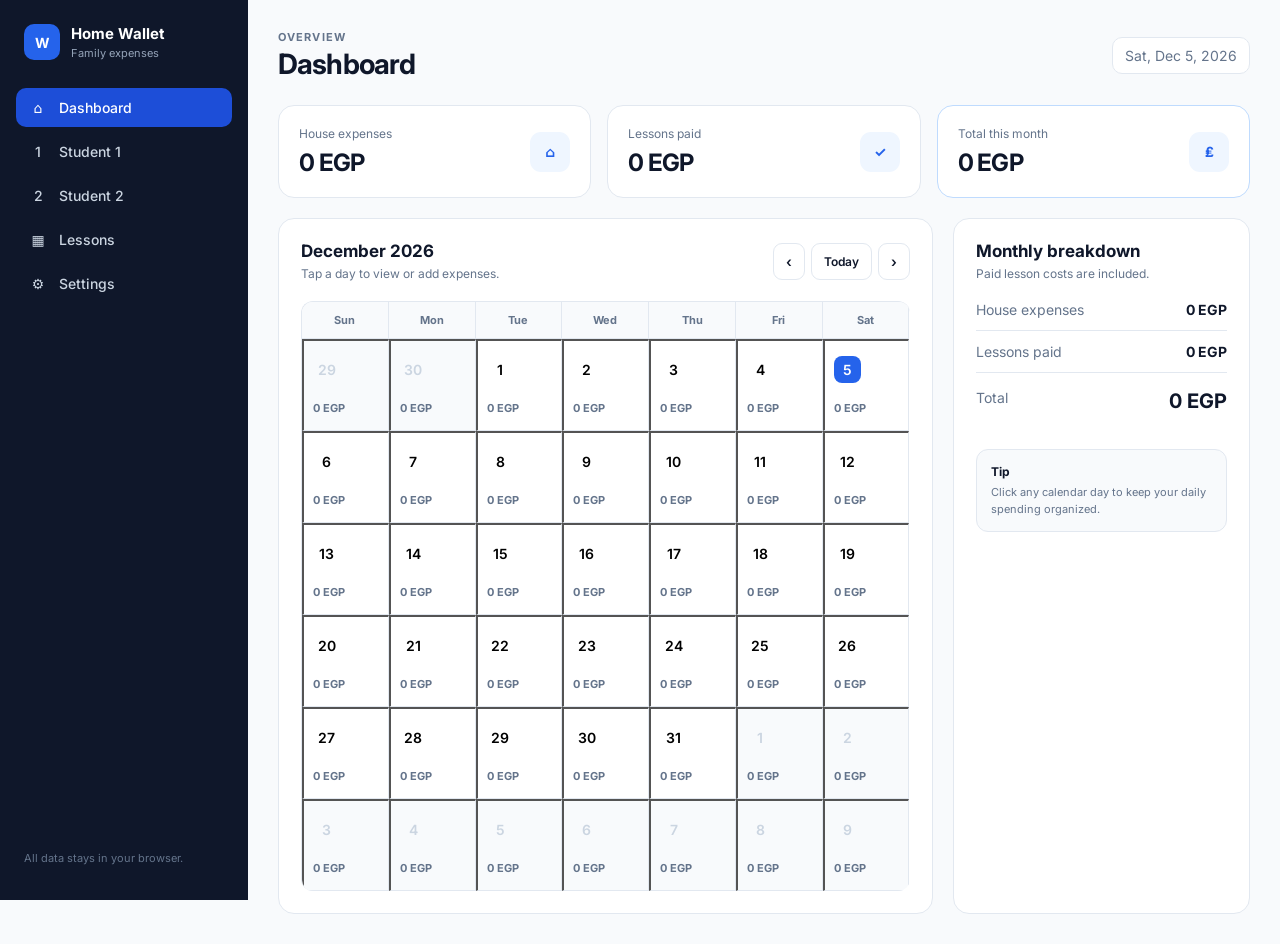
==== index.html @ 02c3bf03 "first commit" ====
<!DOCTYPE html>
<html lang="en">
<head>
  <meta charset="UTF-8">
  <meta name="viewport" content="width=device-width, initial-scale=1.0">
  <meta name="theme-color" content="#2563EB">
  <title>Home Wallet — Dashboard</title>
  <link rel="preconnect" href="https://fonts.googleapis.com">
  <link rel="preconnect" href="https://fonts.gstatic.com" crossorigin>
  <link href="https://fonts.googleapis.com/css2?family=Inter:wght@400;500;600;700&display=swap" rel="stylesheet">
  <link rel="stylesheet" href="css/style.css">
</head>
<body data-page="dashboard">
<div class="app-shell">
  <aside class="sidebar" id="sidebar">
    <div class="brand"><div class="brand-mark">W</div><div><strong>Home Wallet</strong><span>Family expenses</span></div></div>
    <nav class="nav">
      <a class="nav-link active" href="index.html"><span>⌂</span>Dashboard</a>
      <a class="nav-link" href="student1.html"><span>1</span><span data-student-label="student1">Student 1</span></a>
      <a class="nav-link" href="student2.html"><span>2</span><span data-student-label="student2">Student 2</span></a>
      <a class="nav-link" href="lessons-settings.html"><span>▦</span>Lessons</a>
      <a class="nav-link" href="settings.html"><span>⚙</span>Settings</a>
    </nav>
    <div class="sidebar-footer">All data stays in your browser.</div>
  </aside>
  <main class="main">
    <header class="topbar"><button class="icon-btn mobile-menu" id="menuBtn">☰</button><div><p class="eyebrow">Overview</p><h1>Dashboard</h1></div><div class="topbar-actions"><span class="date-pill" id="todayPill"></span></div></header>
    <section class="summary-grid">
      <article class="stat-card"><div><span>House expenses</span><strong id="houseTotal">0 EGP</strong></div><div class="stat-icon">⌂</div></article>
      <article class="stat-card"><div><span>Lessons paid</span><strong id="lessonsTotal">0 EGP</strong></div><div class="stat-icon">✓</div></article>
      <article class="stat-card accent"><div><span>Total this month</span><strong id="monthlyTotal">0 EGP</strong></div><div class="stat-icon">₤</div></article>
    </section>
    <section class="content-grid">
      <article class="card calendar-card">
        <div class="card-head">
          <div><h2 id="monthTitle"></h2><p>Tap a day to view or add expenses.</p></div>
          <div class="calendar-controls"><button class="btn btn-ghost" id="prevMonth">‹</button><button class="btn btn-ghost today-btn" id="todayBtn">Today</button><button class="btn btn-ghost" id="nextMonth">›</button></div>
        </div>
        <div class="calendar" id="calendar"></div>
      </article>
      <article class="card month-card">
        <div class="card-head"><div><h2>Monthly breakdown</h2><p>Paid lesson costs are included.</p></div></div>
        <div id="monthBreakdown" class="breakdown"></div>
        <div class="tip"><strong>Tip</strong><span>Click any calendar day to keep your daily spending organized.</span></div>
      </article>
    </section>
  </main>
</div>
<div class="overlay" id="overlay"></div>
<div class="drawer" id="expenseDrawer" aria-hidden="true">
  <div class="drawer-head"><div><p class="eyebrow">Daily expenses</p><h2 id="drawerDate"></h2></div><button class="icon-btn" id="closeDrawer">×</button></div>
  <div class="drawer-body">
    <div id="expenseList" class="expense-list"></div>
    <div class="drawer-total"><span>Day total</span><strong id="dayTotal">0 EGP</strong></div>
    <form id="expenseForm" class="form-card">
      <input type="hidden" id="expenseId">
      <div class="form-title" id="formTitle">Add expense</div>
      <label>Title<input id="expenseTitle" required maxlength="80" placeholder="e.g. Groceries"></label>
      <label>Amount<input id="expenseAmount" required type="number" min="0.01" step="0.01" placeholder="0.00"></label>
      <div class="form-actions"><button type="button" class="btn btn-ghost" id="cancelEdit">Cancel</button><button class="btn btn-primary">Save expense</button></div>
    </form>
  </div>
</div>
<div class="toast" id="toast"></div>
<script src="js/app.js"></script><script src="js/dashboard.js"></script>
</body>
</html>
---- css/style.css ----
:root{--primary:#2563eb;--primary-dark:#1d4ed8;--bg:#f8fafc;--surface:#fff;--text:#0f172a;--muted:#64748b;--border:#e2e8f0;--success:#16a34a;--danger:#dc2626;--warning:#d97706;--sidebar:#0f172a;--sidebar-muted:#94a3b8;--radius:16px}
*{box-sizing:border-box}body{margin:0;font-family:Inter,system-ui,sans-serif;background:var(--bg);color:var(--text);font-size:14px}button,input,select{font:inherit}button{cursor:pointer}a{text-decoration:none;color:inherit}
.app-shell{min-height:100vh;display:flex}.sidebar{width:248px;background:var(--sidebar);color:#fff;position:fixed;inset:0 auto 0 0;padding:24px 16px;display:flex;flex-direction:column;z-index:20}.brand{display:flex;align-items:center;gap:11px;padding:0 8px 28px}.brand-mark{width:36px;height:36px;border-radius:10px;background:var(--primary);display:grid;place-items:center;font-weight:700}.brand strong{display:block;font-size:15px}.brand span{display:block;color:var(--sidebar-muted);font-size:11px;margin-top:3px}.nav{display:grid;gap:5px}.nav-link{display:flex;align-items:center;gap:11px;padding:11px 12px;border-radius:10px;color:#cbd5e1;font-weight:500}.nav-link span:first-child{width:20px;text-align:center}.nav-link:hover{background:#1e293b;color:#fff}.nav-link.active{background:#1d4ed8;color:#fff}.sidebar-footer{margin-top:auto;color:#64748b;font-size:11px;padding:10px 8px;line-height:1.5}
.main{margin-left:248px;width:calc(100% - 248px);padding:30px;max-width:1600px}.topbar{display:flex;justify-content:space-between;align-items:center;margin-bottom:24px}.topbar h1{font-size:28px;margin:3px 0 0;letter-spacing:-.03em}.eyebrow{margin:0;color:var(--muted);font-size:11px;text-transform:uppercase;letter-spacing:.1em;font-weight:700}.date-pill{padding:9px 12px;background:var(--surface);border:1px solid var(--border);border-radius:10px;color:var(--muted)}
.summary-grid{display:grid;grid-template-columns:repeat(3,1fr);gap:16px;margin-bottom:20px}.stat-card{background:var(--surface);border:1px solid var(--border);border-radius:var(--radius);padding:20px;display:flex;align-items:center;justify-content:space-between}.stat-card span{display:block;color:var(--muted);font-size:12px;margin-bottom:7px}.stat-card strong{font-size:24px;letter-spacing:-.03em}.stat-card.accent{border-color:#bfdbfe}.stat-icon{width:40px;height:40px;border-radius:11px;background:#eff6ff;color:var(--primary);display:grid;place-items:center;font-weight:700}.content-grid{display:grid;grid-template-columns:minmax(0,1.65fr) minmax(280px,.75fr);gap:20px}.card{background:var(--surface);border:1px solid var(--border);border-radius:var(--radius);padding:22px}.card-head{display:flex;align-items:center;justify-content:space-between;gap:15px;margin-bottom:20px}.card-head h2{font-size:17px;margin:0 0 5px}.card-head p{margin:0;color:var(--muted);font-size:12px}
.calendar-controls{display:flex;gap:6px}.btn{border:1px solid var(--border);background:var(--surface);color:var(--text);border-radius:9px;padding:9px 12px;font-weight:600}.btn:hover{background:#f1f5f9}.btn-primary{background:var(--primary);border-color:var(--primary);color:#fff}.btn-primary:hover{background:var(--primary-dark)}.btn-danger{background:#fff;border-color:#fecaca;color:var(--danger)}.btn-danger:hover{background:#fef2f2}.btn-ghost{background:transparent}.today-btn{font-size:12px}
.calendar{display:grid;grid-template-columns:repeat(7,1fr);border:1px solid var(--border);border-right:0;border-bottom:0;border-radius:12px;overflow:hidden}.weekday{background:#f8fafc;color:var(--muted);font-size:11px;font-weight:700;padding:11px 8px;text-align:center;border-right:1px solid var(--border);border-bottom:1px solid var(--border)}.day{min-height:92px;padding:9px;border-right:1px solid var(--border);border-bottom:1px solid var(--border);background:#fff;text-align:left;transition:background .15s}.day:hover{background:#f8fafc}.day.muted{background:#f8fafc;color:#cbd5e1}.day.today .day-number{background:var(--primary);color:#fff}.day-number{display:inline-grid;place-items:center;width:27px;height:27px;border-radius:8px;font-weight:600}.day-total{margin-top:18px;font-size:11px;font-weight:700;color:var(--muted)}.day.has-expenses .day-total{color:var(--primary)}
.breakdown{display:grid;gap:12px}.break-row{display:flex;justify-content:space-between;padding-bottom:12px;border-bottom:1px solid var(--border)}.break-row span{color:var(--muted)}.break-row strong{font-size:14px}.break-row.total{padding-top:4px;border-bottom:0}.break-row.total strong{font-size:20px}.tip{margin-top:24px;background:#f8fafc;border:1px solid var(--border);border-radius:12px;padding:14px;display:grid;gap:5px}.tip strong{font-size:12px}.tip span{color:var(--muted);font-size:11px;line-height:1.5}
.overlay{position:fixed;inset:0;background:rgba(15,23,42,.35);opacity:0;pointer-events:none;transition:.2s;z-index:30}.overlay.show{opacity:1;pointer-events:auto}.drawer{position:fixed;right:0;top:0;height:100vh;width:min(470px,100%);background:var(--surface);z-index:31;transform:translateX(100%);transition:.25s;display:flex;flex-direction:column}.drawer.open{transform:none}.drawer-head{padding:22px;border-bottom:1px solid var(--border);display:flex;justify-content:space-between}.drawer-head h2{margin:4px 0 0;font-size:20px}.drawer-body{padding:20px;overflow:auto}.icon-btn{border:1px solid var(--border);background:var(--surface);border-radius:9px;width:38px;height:38px;font-size:18px;color:var(--text)}.mobile-menu{display:none}.expense-list{display:grid;gap:9px}.expense-item{border:1px solid var(--border);border-radius:12px;padding:12px;display:flex;align-items:center;justify-content:space-between;gap:10px}.expense-item .expense-info{min-width:0}.expense-item strong{display:block;white-space:nowrap;overflow:hidden;text-overflow:ellipsis}.expense-item small{color:var(--muted)}.expense-actions{display:flex;gap:5px}.mini-btn{border:0;background:#f1f5f9;border-radius:7px;padding:6px 8px;font-size:11px}.mini-btn.delete{color:var(--danger);background:#fef2f2}.drawer-total{display:flex;justify-content:space-between;padding:17px 0;margin:5px 0 15px;border-bottom:1px solid var(--border);border-top:1px solid var(--border)}.drawer-total strong{font-size:18px}.form-card{background:#f8fafc;border:1px solid var(--border);border-radius:12px;padding:15px}.form-title{font-weight:700;margin-bottom:13px}.form-card label,.settings-form label{display:grid;gap:6px;font-size:12px;font-weight:600;margin-bottom:12px}.form-card input,.settings-form input,.select{width:100%;border:1px solid var(--border);background:var(--surface);color:var(--text);border-radius:9px;padding:10px 11px;outline:0}.form-card input:focus,.settings-form input:focus,.select:focus{border-color:#93c5fd}.form-actions{display:flex;justify-content:flex-end;gap:8px;margin-top:13px}.toast{position:fixed;bottom:22px;left:50%;transform:translate(-50%,20px);opacity:0;background:#0f172a;color:#fff;padding:10px 14px;border-radius:9px;font-size:12px;z-index:100;transition:.2s;pointer-events:none}.toast.show{opacity:1;transform:translate(-50%,0)}
.student-summary{display:grid;grid-template-columns:repeat(3,1fr);gap:12px;margin-bottom:22px}.student-summary>div{background:#f8fafc;border:1px solid var(--border);padding:15px;border-radius:12px}.student-summary span{display:block;color:var(--muted);font-size:11px;margin-bottom:5px}.student-summary strong{font-size:19px}.lesson-table{border:1px solid var(--border);border-radius:12px;overflow:hidden}.lesson-row{display:grid;grid-template-columns:1fr 120px 140px;align-items:center;padding:14px 16px;border-bottom:1px solid var(--border);gap:12px}.lesson-row:last-child{border-bottom:0}.lesson-row.header{background:#f8fafc;color:var(--muted);font-size:11px;font-weight:700}.lesson-name strong{display:block}.lesson-name span{color:var(--muted);font-size:11px}.status-btn{border:1px solid #fecaca;background:#fff;color:var(--danger);padding:8px 10px;border-radius:8px;font-size:11px;font-weight:700}.status-btn.paid{border-color:#bbf7d0;background:#f0fdf4;color:var(--success)}.empty{padding:30px;text-align:center;color:var(--muted);font-size:12px}
.settings-grid{display:grid;grid-template-columns:repeat(2,minmax(0,1fr));gap:20px}.settings-grid .danger-card{grid-column:1/-1}.settings-form{max-width:500px}.setting-row{display:flex;justify-content:space-between;align-items:center;padding:10px 0}.setting-row strong{display:block}.setting-row span{display:block;color:var(--muted);font-size:11px;margin-top:4px}.switch input{display:none}.switch span{display:block;width:46px;height:26px;background:#cbd5e1;border-radius:20px;position:relative;cursor:pointer}.switch span:after{content:"";position:absolute;width:20px;height:20px;background:#fff;border-radius:50%;left:3px;top:3px;transition:.2s}.switch input:checked+span{background:var(--primary)}.switch input:checked+span:after{left:23px}.lesson-setting{border:1px solid var(--border);border-radius:11px;padding:12px;margin-bottom:9px;display:flex;align-items:center;justify-content:space-between;gap:12px}.lesson-setting strong{display:block}.lesson-setting small{color:var(--muted)}.lesson-setting-actions{display:flex;gap:5px}
.dark{--bg:#0b1220;--surface:#111827;--text:#f1f5f9;--muted:#94a3b8;--border:#263244}.dark .weekday,.dark .day,.dark .tip,.dark .student-summary>div,.dark .lesson-row.header,.dark .form-card{background:#0f172a}.dark .day.muted{background:#0b1220}.dark .btn:hover{background:#1e293b}.dark .btn-danger{background:transparent}.dark .stat-icon{background:#172554}
@media(max-width:1000px){.content-grid{grid-template-columns:1fr}.settings-grid{grid-template-columns:1fr}.settings-grid .danger-card{grid-column:auto}}
@media(max-width:760px){.sidebar{transform:translateX(-100%);transition:.2s}.sidebar.open{transform:none}.main{margin-left:0;width:100%;padding:20px 14px}.mobile-menu{display:block}.topbar{gap:10px}.topbar>div:nth-child(2){margin-right:auto}.summary-grid{grid-template-columns:1fr}.stat-card{padding:16px}.calendar-card,.month-card,.card{padding:16px}.calendar-controls .today-btn{display:none}.day{min-height:70px;padding:6px}.day-total{margin-top:9px;font-size:10px}.day-number{width:25px;height:25px}.lesson-row{grid-template-columns:1fr auto;}.lesson-row.header{display:none}.lesson-row .amount{font-weight:700}.lesson-row .status{grid-column:2}.student-summary{grid-template-columns:1fr 1fr}.student-summary>div:last-child{grid-column:1/-1}.topbar h1{font-size:23px}}
@media(max-width:430px){.weekday{padding:8px 2px;font-size:9px}.day{min-height:64px}.day-total{font-size:9px}.student-summary{grid-template-columns:1fr}.student-summary>div:last-child{grid-column:auto}.drawer{width:100%}}
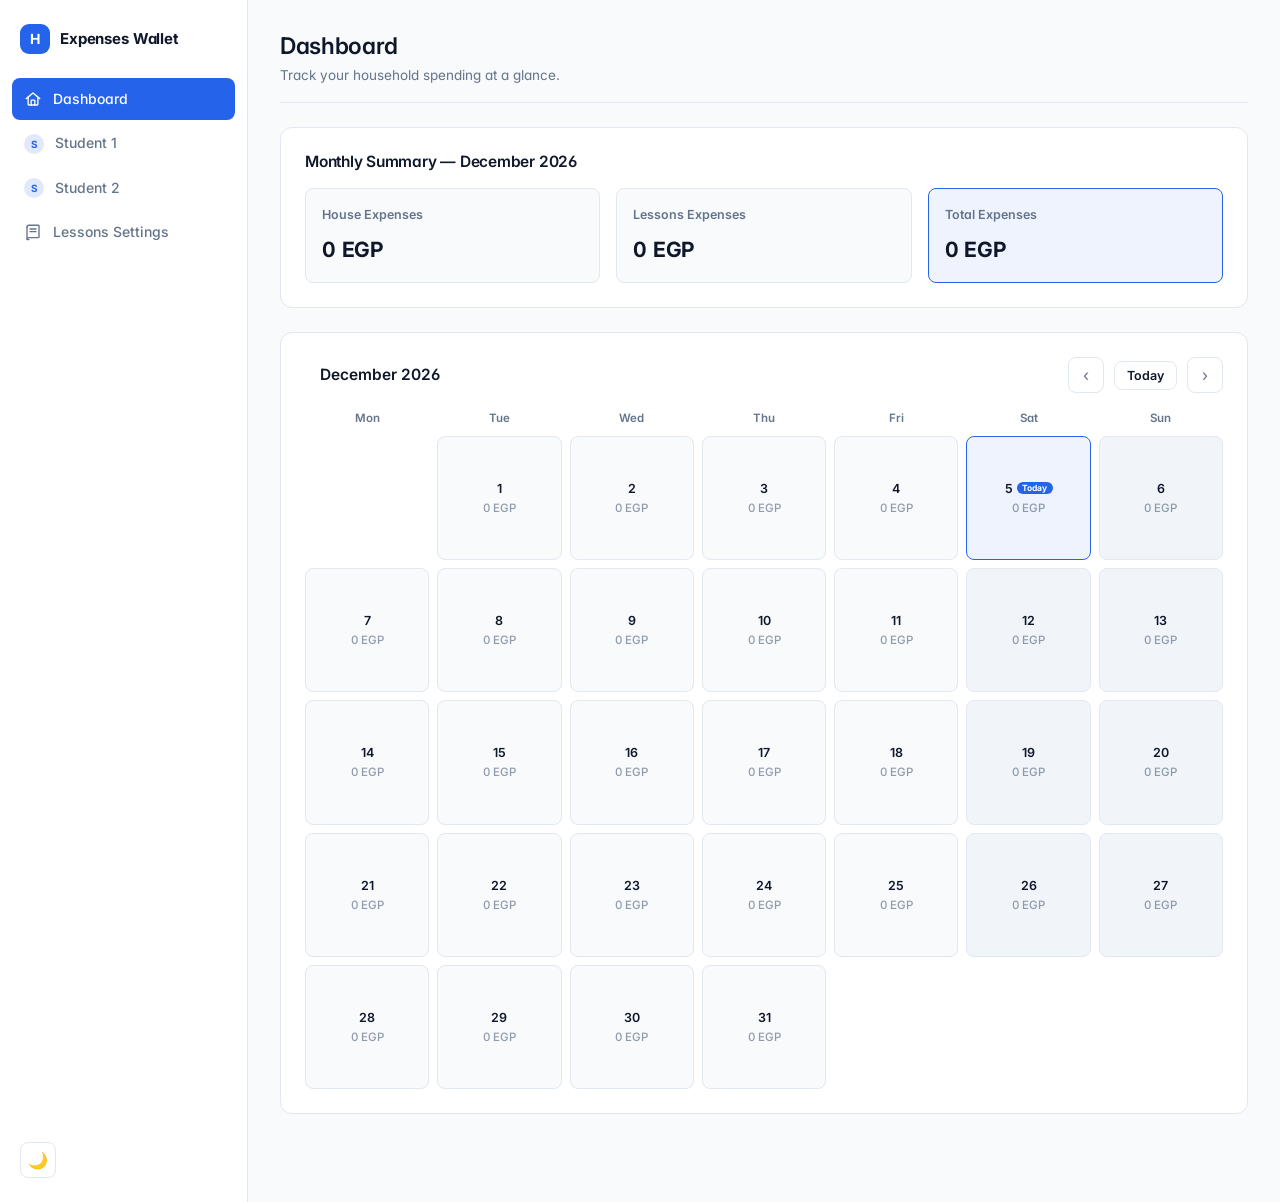
==== commit 21bc9a20: "second commit" ====
--- a/index.html
+++ b/index.html
@@ -1,67 +1,140 @@
 <!DOCTYPE html>
 <html lang="en">
 <head>
-  <meta charset="UTF-8">
-  <meta name="viewport" content="width=device-width, initial-scale=1.0">
-  <meta name="theme-color" content="#2563EB">
-  <title>Home Wallet — Dashboard</title>
-  <link rel="preconnect" href="https://fonts.googleapis.com">
-  <link rel="preconnect" href="https://fonts.gstatic.com" crossorigin>
-  <link href="https://fonts.googleapis.com/css2?family=Inter:wght@400;500;600;700&display=swap" rel="stylesheet">
-  <link rel="stylesheet" href="css/style.css">
+  <meta charset="UTF-8" />
+  <meta name="viewport" content="width=device-width, initial-scale=1.0" />
+  <title>Dashboard · Home Expenses Wallet</title>
+  <link rel="preconnect" href="https://fonts.googleapis.com" />
+  <link rel="preconnect" href="https://fonts.gstatic.com" crossorigin />
+  <link href="https://fonts.googleapis.com/css2?family=Inter:wght@400;500;600;700&display=swap" rel="stylesheet" />
+  <link rel="stylesheet" href="css/style.css" />
+  <link rel="stylesheet" href="css/responsive.css" />
 </head>
-<body data-page="dashboard">
-<div class="app-shell">
-  <aside class="sidebar" id="sidebar">
-    <div class="brand"><div class="brand-mark">W</div><div><strong>Home Wallet</strong><span>Family expenses</span></div></div>
-    <nav class="nav">
-      <a class="nav-link active" href="index.html"><span>⌂</span>Dashboard</a>
-      <a class="nav-link" href="student1.html"><span>1</span><span data-student-label="student1">Student 1</span></a>
-      <a class="nav-link" href="student2.html"><span>2</span><span data-student-label="student2">Student 2</span></a>
-      <a class="nav-link" href="lessons-settings.html"><span>▦</span>Lessons</a>
-      <a class="nav-link" href="settings.html"><span>⚙</span>Settings</a>
+<body>
+  <div class="app-shell">
+    <nav class="sidebar" aria-label="Main navigation">
+      <div class="brand">
+        <span class="brand-mark" aria-hidden="true">H</span>
+        <span class="brand-name">Expenses Wallet</span>
+      </div>
+      <ul class="nav-list" role="list" style="list-style:none; margin:0; padding:0;">
+        <li><a class="nav-link" href="index.html">
+          <span class="nav-icon" aria-hidden="true">
+            <svg viewBox="0 0 24 24" fill="none" stroke-width="1.8" stroke-linecap="round" stroke-linejoin="round"><path d="M3 11.5 12 4l9 7.5"/><path d="M5.5 10v9a1 1 0 0 0 1 1h11a1 1 0 0 0 1-1v-9"/><path d="M9.5 20v-5.5a1 1 0 0 1 1-1h3a1 1 0 0 1 1 1V20"/></svg>
+          </span>
+          <span class="nav-label">Dashboard</span>
+        </a></li>
+        <li><a class="nav-link" href="student1.html">
+          <span class="nav-avatar" id="navStudent1Avatar" aria-hidden="true">S</span>
+          <span class="nav-label" id="navStudent1Label">Student 1</span>
+        </a></li>
+        <li><a class="nav-link" href="student2.html">
+          <span class="nav-avatar" id="navStudent2Avatar" aria-hidden="true">S</span>
+          <span class="nav-label" id="navStudent2Label">Student 2</span>
+        </a></li>
+        <li><a class="nav-link" href="lessons-settings.html">
+          <span class="nav-icon" aria-hidden="true">
+            <svg viewBox="0 0 24 24" fill="none" stroke-width="1.8" stroke-linecap="round" stroke-linejoin="round"><path d="M4 5.5A2.5 2.5 0 0 1 6.5 3H19a1 1 0 0 1 1 1v14.5a1 1 0 0 1-1 1H6.5A2.5 2.5 0 0 0 4 22"/><path d="M4 5.5v14A2.5 2.5 0 0 0 6.5 22"/><path d="M8 8h8M8 11.5h8"/></svg>
+          </span>
+          <span class="nav-label">Lessons Settings</span>
+        </a></li>
+      </ul>
+      <div class="sidebar-footer">
+        <button type="button" id="themeToggle" class="icon-btn" aria-label="Switch to dark mode">🌙</button>
+      </div>
     </nav>
-    <div class="sidebar-footer">All data stays in your browser.</div>
+
+    <main class="main-content">
+      <div class="page-header">
+        <div>
+          <h1>Dashboard</h1>
+          <p class="page-subtitle">Track your household spending at a glance.</p>
+        </div>
+      </div>
+
+      <section class="panel" aria-label="Monthly summary">
+        <div class="panel-header">
+          <h2>Monthly Summary — <span id="summaryMonthLabel"></span></h2>
+        </div>
+        <div class="summary-grid">
+          <div class="summary-item">
+            <span class="summary-label">House Expenses</span>
+            <span class="summary-value" id="summaryHouse">0</span>
+          </div>
+          <div class="summary-item">
+            <span class="summary-label">Lessons Expenses</span>
+            <span class="summary-value" id="summaryLessons">0</span>
+          </div>
+          <div class="summary-item summary-item-total">
+            <span class="summary-label">Total Expenses</span>
+            <span class="summary-value" id="summaryTotal">0</span>
+          </div>
+        </div>
+      </section>
+
+      <section class="panel" aria-label="Calendar">
+        <div class="panel-header">
+          <span class="calendar-month-label" id="calendarMonthLabel"></span>
+          <div class="calendar-nav">
+            <button type="button" id="prevMonthBtn" class="icon-btn" aria-label="Previous month">‹</button>
+            <button type="button" id="todayMonthBtn" class="btn btn-ghost btn-small">Today</button>
+            <button type="button" id="nextMonthBtn" class="icon-btn" aria-label="Next month">›</button>
+          </div>
+        </div>
+        <div class="calendar-weekdays" aria-hidden="true">
+          <span>Mon</span><span>Tue</span><span>Wed</span><span>Thu</span><span>Fri</span><span>Sat</span><span>Sun</span>
+        </div>
+        <div class="calendar-grid" id="calendarGrid" role="group" aria-label="Days of the month"></div>
+      </section>
+    </main>
+  </div>
+
+  <!-- Day expense drawer -->
+  <div id="drawerOverlay" class="drawer-overlay"></div>
+  <aside id="expenseDrawer" class="drawer" aria-hidden="true" aria-label="Day expenses">
+    <div class="drawer-header">
+      <h2 id="drawerDate"></h2>
+      <button type="button" id="drawerClose" class="icon-btn" aria-label="Close">✕</button>
+    </div>
+    <div id="drawerList" class="drawer-list"></div>
+    <div class="drawer-total">
+      <span>Total</span>
+      <strong id="drawerTotal">0</strong>
+    </div>
+    <form id="expenseForm" class="expense-form" novalidate>
+      <div class="form-row">
+        <label for="expenseTitle">Title</label>
+        <input id="expenseTitle" type="text" placeholder="e.g. Groceries" />
+        <span class="field-error" id="titleError"></span>
+      </div>
+      <div class="form-row">
+        <label for="expenseAmount">Amount</label>
+        <input id="expenseAmount" type="number" min="0" step="0.01" placeholder="0" />
+        <span class="field-error" id="amountError"></span>
+      </div>
+      <div class="form-actions">
+        <button type="button" id="cancelEditBtn" class="btn btn-ghost hidden">Cancel</button>
+        <button type="submit" class="btn btn-primary" id="submitExpenseBtn">+ Add Expense</button>
+      </div>
+    </form>
   </aside>
-  <main class="main">
-    <header class="topbar"><button class="icon-btn mobile-menu" id="menuBtn">☰</button><div><p class="eyebrow">Overview</p><h1>Dashboard</h1></div><div class="topbar-actions"><span class="date-pill" id="todayPill"></span></div></header>
-    <section class="summary-grid">
-      <article class="stat-card"><div><span>House expenses</span><strong id="houseTotal">0 EGP</strong></div><div class="stat-icon">⌂</div></article>
-      <article class="stat-card"><div><span>Lessons paid</span><strong id="lessonsTotal">0 EGP</strong></div><div class="stat-icon">✓</div></article>
-      <article class="stat-card accent"><div><span>Total this month</span><strong id="monthlyTotal">0 EGP</strong></div><div class="stat-icon">₤</div></article>
-    </section>
-    <section class="content-grid">
-      <article class="card calendar-card">
-        <div class="card-head">
-          <div><h2 id="monthTitle"></h2><p>Tap a day to view or add expenses.</p></div>
-          <div class="calendar-controls"><button class="btn btn-ghost" id="prevMonth">‹</button><button class="btn btn-ghost today-btn" id="todayBtn">Today</button><button class="btn btn-ghost" id="nextMonth">›</button></div>
-        </div>
-        <div class="calendar" id="calendar"></div>
-      </article>
-      <article class="card month-card">
-        <div class="card-head"><div><h2>Monthly breakdown</h2><p>Paid lesson costs are included.</p></div></div>
-        <div id="monthBreakdown" class="breakdown"></div>
-        <div class="tip"><strong>Tip</strong><span>Click any calendar day to keep your daily spending organized.</span></div>
-      </article>
-    </section>
-  </main>
-</div>
-<div class="overlay" id="overlay"></div>
-<div class="drawer" id="expenseDrawer" aria-hidden="true">
-  <div class="drawer-head"><div><p class="eyebrow">Daily expenses</p><h2 id="drawerDate"></h2></div><button class="icon-btn" id="closeDrawer">×</button></div>
-  <div class="drawer-body">
-    <div id="expenseList" class="expense-list"></div>
-    <div class="drawer-total"><span>Day total</span><strong id="dayTotal">0 EGP</strong></div>
-    <form id="expenseForm" class="form-card">
-      <input type="hidden" id="expenseId">
-      <div class="form-title" id="formTitle">Add expense</div>
-      <label>Title<input id="expenseTitle" required maxlength="80" placeholder="e.g. Groceries"></label>
-      <label>Amount<input id="expenseAmount" required type="number" min="0.01" step="0.01" placeholder="0.00"></label>
-      <div class="form-actions"><button type="button" class="btn btn-ghost" id="cancelEdit">Cancel</button><button class="btn btn-primary">Save expense</button></div>
-    </form>
-  </div>
-</div>
-<div class="toast" id="toast"></div>
-<script src="js/app.js"></script><script src="js/dashboard.js"></script>
+
+  <script src="js/storage.js"></script>
+  <script src="js/utils.js"></script>
+  <script src="js/expenses.js"></script>
+  <script src="js/calendar.js"></script>
+  <script src="js/dashboard.js"></script>
+  <script src="js/app.js"></script>
+  <script>
+    document.addEventListener('DOMContentLoaded', () => {
+      document.getElementById('navStudent1Label').textContent = Storage.getStudentName('student1');
+      document.getElementById('navStudent2Label').textContent = Storage.getStudentName('student2');
+      document.getElementById('navStudent1Avatar').textContent = Storage.getStudentName('student1').charAt(0).toUpperCase();
+      document.getElementById('navStudent2Avatar').textContent = Storage.getStudentName('student2').charAt(0).toUpperCase();
+      Expenses.init();
+      Dashboard.init();
+      Calendar.init();
+    });
+  </script>
 </body>
-</html>+</html>
--- a/css/style.css
+++ b/css/style.css
@@ -1,15 +1,1040 @@
-:root{--primary:#2563eb;--primary-dark:#1d4ed8;--bg:#f8fafc;--surface:#fff;--text:#0f172a;--muted:#64748b;--border:#e2e8f0;--success:#16a34a;--danger:#dc2626;--warning:#d97706;--sidebar:#0f172a;--sidebar-muted:#94a3b8;--radius:16px}
-*{box-sizing:border-box}body{margin:0;font-family:Inter,system-ui,sans-serif;background:var(--bg);color:var(--text);font-size:14px}button,input,select{font:inherit}button{cursor:pointer}a{text-decoration:none;color:inherit}
-.app-shell{min-height:100vh;display:flex}.sidebar{width:248px;background:var(--sidebar);color:#fff;position:fixed;inset:0 auto 0 0;padding:24px 16px;display:flex;flex-direction:column;z-index:20}.brand{display:flex;align-items:center;gap:11px;padding:0 8px 28px}.brand-mark{width:36px;height:36px;border-radius:10px;background:var(--primary);display:grid;place-items:center;font-weight:700}.brand strong{display:block;font-size:15px}.brand span{display:block;color:var(--sidebar-muted);font-size:11px;margin-top:3px}.nav{display:grid;gap:5px}.nav-link{display:flex;align-items:center;gap:11px;padding:11px 12px;border-radius:10px;color:#cbd5e1;font-weight:500}.nav-link span:first-child{width:20px;text-align:center}.nav-link:hover{background:#1e293b;color:#fff}.nav-link.active{background:#1d4ed8;color:#fff}.sidebar-footer{margin-top:auto;color:#64748b;font-size:11px;padding:10px 8px;line-height:1.5}
-.main{margin-left:248px;width:calc(100% - 248px);padding:30px;max-width:1600px}.topbar{display:flex;justify-content:space-between;align-items:center;margin-bottom:24px}.topbar h1{font-size:28px;margin:3px 0 0;letter-spacing:-.03em}.eyebrow{margin:0;color:var(--muted);font-size:11px;text-transform:uppercase;letter-spacing:.1em;font-weight:700}.date-pill{padding:9px 12px;background:var(--surface);border:1px solid var(--border);border-radius:10px;color:var(--muted)}
-.summary-grid{display:grid;grid-template-columns:repeat(3,1fr);gap:16px;margin-bottom:20px}.stat-card{background:var(--surface);border:1px solid var(--border);border-radius:var(--radius);padding:20px;display:flex;align-items:center;justify-content:space-between}.stat-card span{display:block;color:var(--muted);font-size:12px;margin-bottom:7px}.stat-card strong{font-size:24px;letter-spacing:-.03em}.stat-card.accent{border-color:#bfdbfe}.stat-icon{width:40px;height:40px;border-radius:11px;background:#eff6ff;color:var(--primary);display:grid;place-items:center;font-weight:700}.content-grid{display:grid;grid-template-columns:minmax(0,1.65fr) minmax(280px,.75fr);gap:20px}.card{background:var(--surface);border:1px solid var(--border);border-radius:var(--radius);padding:22px}.card-head{display:flex;align-items:center;justify-content:space-between;gap:15px;margin-bottom:20px}.card-head h2{font-size:17px;margin:0 0 5px}.card-head p{margin:0;color:var(--muted);font-size:12px}
-.calendar-controls{display:flex;gap:6px}.btn{border:1px solid var(--border);background:var(--surface);color:var(--text);border-radius:9px;padding:9px 12px;font-weight:600}.btn:hover{background:#f1f5f9}.btn-primary{background:var(--primary);border-color:var(--primary);color:#fff}.btn-primary:hover{background:var(--primary-dark)}.btn-danger{background:#fff;border-color:#fecaca;color:var(--danger)}.btn-danger:hover{background:#fef2f2}.btn-ghost{background:transparent}.today-btn{font-size:12px}
-.calendar{display:grid;grid-template-columns:repeat(7,1fr);border:1px solid var(--border);border-right:0;border-bottom:0;border-radius:12px;overflow:hidden}.weekday{background:#f8fafc;color:var(--muted);font-size:11px;font-weight:700;padding:11px 8px;text-align:center;border-right:1px solid var(--border);border-bottom:1px solid var(--border)}.day{min-height:92px;padding:9px;border-right:1px solid var(--border);border-bottom:1px solid var(--border);background:#fff;text-align:left;transition:background .15s}.day:hover{background:#f8fafc}.day.muted{background:#f8fafc;color:#cbd5e1}.day.today .day-number{background:var(--primary);color:#fff}.day-number{display:inline-grid;place-items:center;width:27px;height:27px;border-radius:8px;font-weight:600}.day-total{margin-top:18px;font-size:11px;font-weight:700;color:var(--muted)}.day.has-expenses .day-total{color:var(--primary)}
-.breakdown{display:grid;gap:12px}.break-row{display:flex;justify-content:space-between;padding-bottom:12px;border-bottom:1px solid var(--border)}.break-row span{color:var(--muted)}.break-row strong{font-size:14px}.break-row.total{padding-top:4px;border-bottom:0}.break-row.total strong{font-size:20px}.tip{margin-top:24px;background:#f8fafc;border:1px solid var(--border);border-radius:12px;padding:14px;display:grid;gap:5px}.tip strong{font-size:12px}.tip span{color:var(--muted);font-size:11px;line-height:1.5}
-.overlay{position:fixed;inset:0;background:rgba(15,23,42,.35);opacity:0;pointer-events:none;transition:.2s;z-index:30}.overlay.show{opacity:1;pointer-events:auto}.drawer{position:fixed;right:0;top:0;height:100vh;width:min(470px,100%);background:var(--surface);z-index:31;transform:translateX(100%);transition:.25s;display:flex;flex-direction:column}.drawer.open{transform:none}.drawer-head{padding:22px;border-bottom:1px solid var(--border);display:flex;justify-content:space-between}.drawer-head h2{margin:4px 0 0;font-size:20px}.drawer-body{padding:20px;overflow:auto}.icon-btn{border:1px solid var(--border);background:var(--surface);border-radius:9px;width:38px;height:38px;font-size:18px;color:var(--text)}.mobile-menu{display:none}.expense-list{display:grid;gap:9px}.expense-item{border:1px solid var(--border);border-radius:12px;padding:12px;display:flex;align-items:center;justify-content:space-between;gap:10px}.expense-item .expense-info{min-width:0}.expense-item strong{display:block;white-space:nowrap;overflow:hidden;text-overflow:ellipsis}.expense-item small{color:var(--muted)}.expense-actions{display:flex;gap:5px}.mini-btn{border:0;background:#f1f5f9;border-radius:7px;padding:6px 8px;font-size:11px}.mini-btn.delete{color:var(--danger);background:#fef2f2}.drawer-total{display:flex;justify-content:space-between;padding:17px 0;margin:5px 0 15px;border-bottom:1px solid var(--border);border-top:1px solid var(--border)}.drawer-total strong{font-size:18px}.form-card{background:#f8fafc;border:1px solid var(--border);border-radius:12px;padding:15px}.form-title{font-weight:700;margin-bottom:13px}.form-card label,.settings-form label{display:grid;gap:6px;font-size:12px;font-weight:600;margin-bottom:12px}.form-card input,.settings-form input,.select{width:100%;border:1px solid var(--border);background:var(--surface);color:var(--text);border-radius:9px;padding:10px 11px;outline:0}.form-card input:focus,.settings-form input:focus,.select:focus{border-color:#93c5fd}.form-actions{display:flex;justify-content:flex-end;gap:8px;margin-top:13px}.toast{position:fixed;bottom:22px;left:50%;transform:translate(-50%,20px);opacity:0;background:#0f172a;color:#fff;padding:10px 14px;border-radius:9px;font-size:12px;z-index:100;transition:.2s;pointer-events:none}.toast.show{opacity:1;transform:translate(-50%,0)}
-.student-summary{display:grid;grid-template-columns:repeat(3,1fr);gap:12px;margin-bottom:22px}.student-summary>div{background:#f8fafc;border:1px solid var(--border);padding:15px;border-radius:12px}.student-summary span{display:block;color:var(--muted);font-size:11px;margin-bottom:5px}.student-summary strong{font-size:19px}.lesson-table{border:1px solid var(--border);border-radius:12px;overflow:hidden}.lesson-row{display:grid;grid-template-columns:1fr 120px 140px;align-items:center;padding:14px 16px;border-bottom:1px solid var(--border);gap:12px}.lesson-row:last-child{border-bottom:0}.lesson-row.header{background:#f8fafc;color:var(--muted);font-size:11px;font-weight:700}.lesson-name strong{display:block}.lesson-name span{color:var(--muted);font-size:11px}.status-btn{border:1px solid #fecaca;background:#fff;color:var(--danger);padding:8px 10px;border-radius:8px;font-size:11px;font-weight:700}.status-btn.paid{border-color:#bbf7d0;background:#f0fdf4;color:var(--success)}.empty{padding:30px;text-align:center;color:var(--muted);font-size:12px}
-.settings-grid{display:grid;grid-template-columns:repeat(2,minmax(0,1fr));gap:20px}.settings-grid .danger-card{grid-column:1/-1}.settings-form{max-width:500px}.setting-row{display:flex;justify-content:space-between;align-items:center;padding:10px 0}.setting-row strong{display:block}.setting-row span{display:block;color:var(--muted);font-size:11px;margin-top:4px}.switch input{display:none}.switch span{display:block;width:46px;height:26px;background:#cbd5e1;border-radius:20px;position:relative;cursor:pointer}.switch span:after{content:"";position:absolute;width:20px;height:20px;background:#fff;border-radius:50%;left:3px;top:3px;transition:.2s}.switch input:checked+span{background:var(--primary)}.switch input:checked+span:after{left:23px}.lesson-setting{border:1px solid var(--border);border-radius:11px;padding:12px;margin-bottom:9px;display:flex;align-items:center;justify-content:space-between;gap:12px}.lesson-setting strong{display:block}.lesson-setting small{color:var(--muted)}.lesson-setting-actions{display:flex;gap:5px}
-.dark{--bg:#0b1220;--surface:#111827;--text:#f1f5f9;--muted:#94a3b8;--border:#263244}.dark .weekday,.dark .day,.dark .tip,.dark .student-summary>div,.dark .lesson-row.header,.dark .form-card{background:#0f172a}.dark .day.muted{background:#0b1220}.dark .btn:hover{background:#1e293b}.dark .btn-danger{background:transparent}.dark .stat-icon{background:#172554}
-@media(max-width:1000px){.content-grid{grid-template-columns:1fr}.settings-grid{grid-template-columns:1fr}.settings-grid .danger-card{grid-column:auto}}
-@media(max-width:760px){.sidebar{transform:translateX(-100%);transition:.2s}.sidebar.open{transform:none}.main{margin-left:0;width:100%;padding:20px 14px}.mobile-menu{display:block}.topbar{gap:10px}.topbar>div:nth-child(2){margin-right:auto}.summary-grid{grid-template-columns:1fr}.stat-card{padding:16px}.calendar-card,.month-card,.card{padding:16px}.calendar-controls .today-btn{display:none}.day{min-height:70px;padding:6px}.day-total{margin-top:9px;font-size:10px}.day-number{width:25px;height:25px}.lesson-row{grid-template-columns:1fr auto;}.lesson-row.header{display:none}.lesson-row .amount{font-weight:700}.lesson-row .status{grid-column:2}.student-summary{grid-template-columns:1fr 1fr}.student-summary>div:last-child{grid-column:1/-1}.topbar h1{font-size:23px}}
-@media(max-width:430px){.weekday{padding:8px 2px;font-size:9px}.day{min-height:64px}.day-total{font-size:9px}.student-summary{grid-template-columns:1fr}.student-summary>div:last-child{grid-column:auto}.drawer{width:100%}}
+/* ==========================================================================
+   Home Expenses Wallet — Design Tokens & Core Styles
+   ========================================================================== */
+
+:root {
+  --primary: #2563EB;
+  --primary-hover: #1D4ED8;
+  --primary-tint: rgba(37, 99, 235, 0.08);
+  --primary-tint-strong: rgba(37, 99, 235, 0.14);
+  --background: #F8FAFC;
+  --surface: #FFFFFF;
+  --surface-muted: #F1F5F9;
+  --text: #0F172A;
+  --secondary: #64748B;
+  --border: #E2E8F0;
+  --success: #16A34A;
+  --success-tint: rgba(22, 163, 74, 0.12);
+  --danger: #DC2626;
+  --danger-hover: #B91C1C;
+  --danger-tint: rgba(220, 38, 38, 0.1);
+  --warning: #D97706;
+
+  --radius-sm: 8px;
+  --radius-md: 12px;
+  --radius-pill: 999px;
+  --shadow-sm: 0 2px 8px rgba(15, 23, 42, 0.06);
+
+  --space-1: 4px;
+  --space-2: 8px;
+  --space-3: 12px;
+  --space-4: 16px;
+  --space-5: 24px;
+  --space-6: 32px;
+
+  --sidebar-width: 248px;
+  --font-sans: 'Inter', -apple-system, BlinkMacSystemFont, 'Segoe UI', sans-serif;
+}
+
+[data-theme='dark'] {
+  --primary: #3B82F6;
+  --primary-hover: #60A5FA;
+  --primary-tint: rgba(59, 130, 246, 0.14);
+  --primary-tint-strong: rgba(59, 130, 246, 0.22);
+  --background: #0B1220;
+  --surface: #161F2E;
+  --surface-muted: #1C2637;
+  --text: #F1F5F9;
+  --secondary: #94A3B8;
+  --border: #29354A;
+  --success: #22C55E;
+  --success-tint: rgba(34, 197, 94, 0.14);
+  --danger: #EF4444;
+  --danger-hover: #F87171;
+  --danger-tint: rgba(239, 68, 68, 0.14);
+  --warning: #F59E0B;
+  --shadow-sm: 0 2px 10px rgba(0, 0, 0, 0.4);
+}
+
+* {
+  box-sizing: border-box;
+}
+
+html,
+body {
+  margin: 0;
+  padding: 0;
+}
+
+body {
+  font-family: var(--font-sans);
+  background: var(--background);
+  color: var(--text);
+  font-size: 15px;
+  line-height: 1.6;
+  -webkit-font-smoothing: antialiased;
+  font-feature-settings: 'cv11', 'ss01';
+}
+
+h1, h2, h3, h4 {
+  margin: 0;
+  font-weight: 600;
+  letter-spacing: -0.015em;
+  line-height: 1.25;
+}
+
+p {
+  margin: 0;
+}
+
+button {
+  font-family: inherit;
+}
+
+a {
+  color: inherit;
+  text-decoration: none;
+}
+
+.hidden {
+  display: none !important;
+}
+
+.no-scroll {
+  overflow: hidden;
+}
+
+:focus-visible {
+  outline: 2px solid var(--primary);
+  outline-offset: 2px;
+}
+
+/* Money and counters read better with aligned, non-jittering digits */
+.tnum,
+.summary-value,
+.cal-day-total,
+.expense-item-amount,
+.drawer-total strong,
+.lesson-amount,
+.lesson-row-price {
+  font-variant-numeric: tabular-nums;
+  font-feature-settings: 'tnum' 1;
+}
+
+/* ---------- Layout shell ---------- */
+
+.app-shell {
+  display: flex;
+  min-height: 100vh;
+}
+
+.sidebar {
+  width: var(--sidebar-width);
+  flex-shrink: 0;
+  background: var(--surface);
+  border-right: 1px solid var(--border);
+  padding: var(--space-5) var(--space-3);
+  display: flex;
+  flex-direction: column;
+  gap: var(--space-5);
+}
+
+.brand {
+  display: flex;
+  align-items: center;
+  gap: 10px;
+  padding: 0 var(--space-2);
+}
+
+.brand-mark {
+  width: 30px;
+  height: 30px;
+  border-radius: 9px;
+  background: var(--primary);
+  color: #fff;
+  display: flex;
+  align-items: center;
+  justify-content: center;
+  font-weight: 700;
+  font-size: 14px;
+  flex-shrink: 0;
+}
+
+.brand-name {
+  font-size: 15px;
+  font-weight: 700;
+  letter-spacing: -0.01em;
+}
+
+.nav-list {
+  display: flex;
+  flex-direction: column;
+  gap: 2px;
+}
+
+.nav-link {
+  display: flex;
+  align-items: center;
+  gap: 11px;
+  padding: 10px 12px;
+  border-radius: var(--radius-sm);
+  color: var(--secondary);
+  font-size: 14px;
+  font-weight: 500;
+  transition: background-color 0.15s ease, color 0.15s ease;
+}
+
+.nav-link:hover {
+  background: var(--surface-muted);
+  color: var(--text);
+}
+
+.nav-link-active {
+  background: var(--primary);
+  color: #fff;
+}
+
+.nav-link-active:hover {
+  background: var(--primary-hover);
+  color: #fff;
+}
+
+.nav-icon {
+  width: 18px;
+  height: 18px;
+  flex-shrink: 0;
+  display: flex;
+  align-items: center;
+  justify-content: center;
+  color: inherit;
+}
+
+.nav-icon svg {
+  width: 100%;
+  height: 100%;
+  stroke: currentColor;
+}
+
+.nav-avatar {
+  width: 20px;
+  height: 20px;
+  border-radius: 50%;
+  background: var(--primary-tint-strong);
+  color: var(--primary);
+  font-size: 10px;
+  font-weight: 700;
+  display: flex;
+  align-items: center;
+  justify-content: center;
+  flex-shrink: 0;
+  transition: background-color 0.15s ease, color 0.15s ease;
+}
+
+.nav-link-active .nav-avatar {
+  background: #fff;
+  color: var(--primary);
+}
+
+.sidebar-footer {
+  margin-top: auto;
+  padding: 0 var(--space-2);
+}
+
+.main-content {
+  flex: 1;
+  min-width: 0;
+  padding: var(--space-6) var(--space-6) 88px;
+  max-width: 1080px;
+}
+
+.page-header {
+  display: flex;
+  align-items: flex-end;
+  justify-content: space-between;
+  margin-bottom: var(--space-5);
+  gap: var(--space-3);
+  padding-bottom: var(--space-4);
+  border-bottom: 1px solid var(--border);
+}
+
+.page-header h1 {
+  font-size: 23px;
+}
+
+.page-subtitle {
+  color: var(--secondary);
+  font-size: 13.5px;
+  margin-top: 4px;
+}
+
+.icon-btn {
+  border: 1px solid var(--border);
+  background: var(--surface);
+  color: var(--secondary);
+  width: 36px;
+  height: 36px;
+  border-radius: var(--radius-sm);
+  display: flex;
+  align-items: center;
+  justify-content: center;
+  cursor: pointer;
+  font-size: 16px;
+  transition: border-color 0.15s ease, color 0.15s ease, transform 0.1s ease;
+}
+
+.icon-btn:hover {
+  border-color: var(--primary);
+  color: var(--primary);
+}
+
+.icon-btn:active {
+  transform: scale(0.94);
+}
+
+/* ---------- Cards & panels ---------- */
+
+.panel {
+  background: var(--surface);
+  border: 1px solid var(--border);
+  border-radius: var(--radius-md);
+  padding: var(--space-5);
+}
+
+.panel + .panel {
+  margin-top: var(--space-5);
+}
+
+.panel-header {
+  display: flex;
+  align-items: center;
+  justify-content: space-between;
+  margin-bottom: var(--space-4);
+}
+
+.panel-header h2 {
+  font-size: 15.5px;
+}
+
+/* ---------- Buttons ---------- */
+
+.btn {
+  border: 1px solid transparent;
+  border-radius: var(--radius-sm);
+  padding: 9px 16px;
+  font-size: 13.5px;
+  font-weight: 600;
+  cursor: pointer;
+  transition: background-color 0.15s ease, border-color 0.15s ease,
+    color 0.15s ease, transform 0.1s ease;
+}
+
+.btn:active {
+  transform: scale(0.97);
+}
+
+.btn-small {
+  padding: 6px 12px;
+  font-size: 12.5px;
+}
+
+.btn-primary {
+  background: var(--primary);
+  color: #fff;
+}
+
+.btn-primary:hover {
+  background: var(--primary-hover);
+}
+
+.btn-ghost {
+  background: transparent;
+  border-color: var(--border);
+  color: var(--text);
+}
+
+.btn-ghost:hover {
+  border-color: var(--secondary);
+  background: var(--surface-muted);
+}
+
+.btn-danger {
+  background: var(--danger);
+  color: #fff;
+}
+
+.btn-danger:hover {
+  background: var(--danger-hover);
+}
+
+.link-btn {
+  background: none;
+  border: none;
+  color: var(--primary);
+  font-size: 12.5px;
+  font-weight: 600;
+  cursor: pointer;
+  padding: 4px 6px;
+  border-radius: 6px;
+  transition: background-color 0.15s ease;
+}
+
+.link-btn:hover {
+  background: var(--primary-tint);
+}
+
+.link-btn-danger {
+  color: var(--danger);
+}
+
+.link-btn-danger:hover {
+  background: var(--danger-tint);
+}
+
+/* ---------- Calendar ---------- */
+
+.calendar-nav {
+  display: flex;
+  align-items: center;
+  gap: 10px;
+}
+
+.calendar-month-label {
+  font-size: 15.5px;
+  font-weight: 600;
+  min-width: 150px;
+  text-align: center;
+}
+
+.calendar-weekdays {
+  display: grid;
+  grid-template-columns: repeat(7, 1fr);
+  gap: var(--space-2);
+  margin-bottom: var(--space-2);
+}
+
+.calendar-weekdays span {
+  text-align: center;
+  font-size: 11.5px;
+  font-weight: 600;
+  color: var(--secondary);
+}
+
+.calendar-grid {
+  display: grid;
+  grid-template-columns: repeat(7, 1fr);
+  gap: var(--space-2);
+}
+
+.cal-cell {
+  aspect-ratio: 1 / 1;
+  border: 1px solid var(--border);
+  background: var(--background);
+  border-radius: var(--radius-sm);
+  display: flex;
+  flex-direction: column;
+  align-items: center;
+  justify-content: center;
+  gap: 5px;
+  cursor: pointer;
+  padding: 6px 4px;
+  color: var(--text);
+  min-height: 66px;
+  transition: border-color 0.15s ease, background-color 0.15s ease;
+}
+
+.cal-cell:hover {
+  border-color: var(--primary);
+  background: var(--surface);
+}
+
+.cal-cell-empty {
+  border: none;
+  background: transparent;
+  cursor: default;
+}
+
+.cal-cell-weekend {
+  background: var(--surface-muted);
+}
+
+.cal-cell-today {
+  border-color: var(--primary);
+  border-width: 1.5px;
+  background: var(--primary-tint);
+}
+
+.cal-day-number {
+  font-size: 12.5px;
+  font-weight: 600;
+  display: flex;
+  align-items: center;
+  gap: 4px;
+}
+
+.cal-today-tag {
+  font-size: 8.5px;
+  font-weight: 700;
+  background: var(--primary);
+  color: #fff;
+  padding: 1px 5px;
+  border-radius: var(--radius-pill);
+  letter-spacing: 0.02em;
+}
+
+.cal-day-total {
+  font-size: 11.5px;
+  color: var(--text);
+  font-weight: 600;
+}
+
+.cal-day-total-zero {
+  color: var(--secondary);
+  font-weight: 500;
+  opacity: 0.7;
+}
+
+/* ---------- Monthly summary ---------- */
+
+.summary-grid {
+  display: grid;
+  grid-template-columns: repeat(3, 1fr);
+  gap: var(--space-4);
+}
+
+.summary-item {
+  border: 1px solid var(--border);
+  border-radius: var(--radius-sm);
+  padding: var(--space-4);
+  background: var(--background);
+}
+
+.summary-item-total {
+  border-color: var(--primary);
+  background: var(--primary-tint);
+}
+
+.summary-label {
+  font-size: 12.5px;
+  color: var(--secondary);
+  font-weight: 600;
+  display: block;
+  margin-bottom: 8px;
+}
+
+.summary-value {
+  font-size: 21px;
+  font-weight: 700;
+  letter-spacing: -0.01em;
+}
+
+/* ---------- Drawer ---------- */
+
+.drawer-overlay {
+  position: fixed;
+  inset: 0;
+  background: rgba(15, 23, 42, 0.44);
+  opacity: 0;
+  pointer-events: none;
+  transition: opacity 0.2s ease;
+  z-index: 40;
+}
+
+.drawer-overlay.is-open {
+  opacity: 1;
+  pointer-events: auto;
+}
+
+.drawer {
+  position: fixed;
+  top: 0;
+  right: 0;
+  bottom: 0;
+  width: 420px;
+  max-width: 100%;
+  background: var(--surface);
+  border-left: 1px solid var(--border);
+  transform: translateX(100%);
+  transition: transform 0.25s ease;
+  z-index: 50;
+  display: flex;
+  flex-direction: column;
+  padding: var(--space-5);
+  overflow-y: auto;
+}
+
+.drawer.is-open {
+  transform: translateX(0);
+}
+
+.drawer-header {
+  display: flex;
+  align-items: center;
+  justify-content: space-between;
+  margin-bottom: var(--space-4);
+  padding-bottom: var(--space-4);
+  border-bottom: 1px solid var(--border);
+}
+
+.drawer-header h2 {
+  font-size: 16.5px;
+}
+
+.drawer-list {
+  display: flex;
+  flex-direction: column;
+  gap: var(--space-2);
+  margin-bottom: var(--space-3);
+  flex: 1;
+}
+
+.expense-item {
+  display: flex;
+  align-items: center;
+  justify-content: space-between;
+  border: 1px solid var(--border);
+  border-radius: var(--radius-sm);
+  padding: 10px 12px;
+  gap: var(--space-2);
+}
+
+.expense-item-info {
+  display: flex;
+  flex-direction: column;
+  gap: 3px;
+  min-width: 0;
+}
+
+.expense-item-title {
+  font-weight: 600;
+  font-size: 13.5px;
+}
+
+.expense-item-amount {
+  font-size: 12.5px;
+  color: var(--secondary);
+}
+
+.expense-item-actions {
+  display: flex;
+  gap: 2px;
+  flex-shrink: 0;
+}
+
+.lesson-tag {
+  display: inline-block;
+  font-size: 10px;
+  font-weight: 700;
+  color: var(--primary);
+  background: var(--primary-tint);
+  border-radius: var(--radius-pill);
+  padding: 1px 7px;
+  margin-left: 6px;
+  vertical-align: middle;
+}
+
+.expense-item-note {
+  font-size: 11px;
+  color: var(--secondary);
+}
+
+.drawer-total {
+  display: flex;
+  align-items: center;
+  justify-content: space-between;
+  padding: var(--space-3) 0;
+  border-top: 1px solid var(--border);
+  border-bottom: 1px solid var(--border);
+  margin-bottom: var(--space-4);
+  font-size: 14.5px;
+}
+
+.drawer-total strong {
+  font-size: 17px;
+}
+
+.expense-form {
+  display: flex;
+  flex-direction: column;
+  gap: var(--space-3);
+}
+
+.form-row {
+  display: flex;
+  flex-direction: column;
+  gap: 6px;
+}
+
+.form-row label {
+  font-size: 12.5px;
+  font-weight: 600;
+  color: var(--secondary);
+}
+
+.form-row input {
+  border: 1px solid var(--border);
+  border-radius: var(--radius-sm);
+  padding: 10px 12px;
+  font-size: 14px;
+  background: var(--background);
+  color: var(--text);
+  transition: border-color 0.15s ease;
+}
+
+.form-row input:focus {
+  border-color: var(--primary);
+}
+
+.input-error {
+  border-color: var(--danger) !important;
+}
+
+.field-error {
+  color: var(--danger);
+  font-size: 11.5px;
+  min-height: 14px;
+}
+
+.form-actions {
+  display: flex;
+  gap: var(--space-2);
+  justify-content: flex-end;
+}
+
+/* ---------- Empty states ---------- */
+
+.empty-state {
+  text-align: center;
+  padding: 36px 12px;
+  color: var(--secondary);
+}
+
+.empty-icon {
+  width: 34px;
+  height: 34px;
+  margin: 0 auto 12px;
+  color: var(--secondary);
+  opacity: 0.55;
+}
+
+.empty-icon svg {
+  width: 100%;
+  height: 100%;
+  stroke: currentColor;
+}
+
+.empty-state p {
+  margin-bottom: 4px;
+  font-size: 13.5px;
+}
+
+.empty-state-sub {
+  font-size: 12.5px;
+}
+
+.empty-state-compact {
+  padding: 18px 8px;
+}
+
+.empty-state-compact .empty-icon {
+  width: 26px;
+  height: 26px;
+  margin-bottom: 8px;
+}
+
+/* ---------- Toasts ---------- */
+
+.toast-container {
+  position: fixed;
+  bottom: 24px;
+  left: 50%;
+  transform: translateX(-50%);
+  display: flex;
+  flex-direction: column;
+  gap: var(--space-2);
+  z-index: 100;
+}
+
+.toast {
+  background: var(--text);
+  color: var(--surface);
+  padding: 10px 18px;
+  border-radius: var(--radius-sm);
+  font-size: 13px;
+  font-weight: 500;
+  opacity: 0;
+  transform: translateY(8px);
+  transition: opacity 0.2s ease, transform 0.2s ease;
+  box-shadow: var(--shadow-sm);
+}
+
+.toast-show {
+  opacity: 1;
+  transform: translateY(0);
+}
+
+/* ---------- Confirm / prompt dialog ---------- */
+
+@keyframes overlayFade {
+  from { opacity: 0; }
+  to { opacity: 1; }
+}
+
+@keyframes boxPopIn {
+  from { opacity: 0; transform: translateY(6px) scale(0.98); }
+  to { opacity: 1; transform: translateY(0) scale(1); }
+}
+
+.confirm-overlay {
+  position: fixed;
+  inset: 0;
+  background: rgba(15, 23, 42, 0.44);
+  display: flex;
+  align-items: center;
+  justify-content: center;
+  z-index: 60;
+  padding: var(--space-4);
+  animation: overlayFade 0.15s ease;
+}
+
+.confirm-box {
+  background: var(--surface);
+  border: 1px solid var(--border);
+  border-radius: var(--radius-md);
+  padding: var(--space-5);
+  max-width: 360px;
+  width: 100%;
+  box-shadow: var(--shadow-sm);
+  animation: boxPopIn 0.18s ease;
+}
+
+.confirm-message {
+  font-size: 14px;
+  margin-bottom: var(--space-4);
+}
+
+.confirm-actions {
+  display: flex;
+  justify-content: flex-end;
+  gap: var(--space-2);
+}
+
+/* ---------- Student page: lessons table ---------- */
+
+.student-month-nav {
+  display: flex;
+  align-items: center;
+  gap: var(--space-3);
+  margin-bottom: var(--space-4);
+}
+
+.lessons-table {
+  display: flex;
+  flex-direction: column;
+  gap: var(--space-2);
+}
+
+.lessons-table-head,
+.lessons-table-row {
+  display: grid;
+  grid-template-columns: 1.4fr 1fr 1fr auto;
+  align-items: center;
+  gap: var(--space-3);
+  padding: 12px;
+}
+
+.lessons-table-head {
+  font-size: 11.5px;
+  font-weight: 600;
+  color: var(--secondary);
+  padding-left: 12px;
+}
+
+.lessons-table-row {
+  border: 1px solid var(--border);
+  border-radius: var(--radius-sm);
+  transition: border-color 0.15s ease;
+}
+
+.lessons-table-row:hover {
+  border-color: var(--secondary);
+}
+
+.lesson-name {
+  font-weight: 600;
+  font-size: 13.5px;
+}
+
+.lesson-status-wrap {
+  display: flex;
+  flex-direction: column;
+  gap: 3px;
+  align-items: flex-start;
+}
+
+.lesson-status {
+  display: inline-flex;
+  align-items: center;
+  gap: 4px;
+  font-size: 11.5px;
+  font-weight: 700;
+  padding: 3px 10px;
+  border-radius: var(--radius-pill);
+}
+
+.status-paid {
+  background: var(--success-tint);
+  color: var(--success);
+}
+
+.status-unpaid {
+  background: var(--danger-tint);
+  color: var(--danger);
+}
+
+.lesson-paid-date {
+  font-size: 10.5px;
+  color: var(--secondary);
+}
+
+.student-total-bar {
+  display: flex;
+  align-items: center;
+  justify-content: space-between;
+  margin-top: var(--space-4);
+  padding-top: var(--space-4);
+  border-top: 1px solid var(--border);
+}
+
+/* ---------- Lessons Settings page ---------- */
+
+.student-name-row {
+  display: flex;
+  align-items: center;
+  gap: var(--space-3);
+  margin-bottom: var(--space-3);
+}
+
+.student-name-row label {
+  width: 100px;
+  font-size: 12.5px;
+  font-weight: 600;
+  color: var(--secondary);
+  flex-shrink: 0;
+}
+
+.student-name-row input {
+  flex: 1;
+  border: 1px solid var(--border);
+  border-radius: var(--radius-sm);
+  padding: 9px 12px;
+  font-size: 14px;
+  background: var(--background);
+  color: var(--text);
+  transition: border-color 0.15s ease;
+}
+
+.student-name-row input:focus {
+  border-color: var(--primary);
+}
+
+.lessons-panel-grid {
+  display: grid;
+  grid-template-columns: repeat(2, 1fr);
+  gap: var(--space-4);
+}
+
+.lesson-card {
+  border: 1px solid var(--border);
+  border-radius: var(--radius-md);
+  padding: var(--space-4);
+  background: var(--background);
+}
+
+.lesson-card-title {
+  font-size: 14.5px;
+  margin-bottom: var(--space-3);
+}
+
+.lesson-rows {
+  display: flex;
+  flex-direction: column;
+  gap: var(--space-2);
+  margin-bottom: var(--space-3);
+}
+
+.lesson-row,
+.lesson-row-editing {
+  display: flex;
+  align-items: center;
+  gap: 10px;
+  background: var(--surface);
+  border: 1px solid var(--border);
+  border-radius: var(--radius-sm);
+  padding: 8px 10px;
+}
+
+.lesson-row-name {
+  flex: 1;
+  font-weight: 600;
+  font-size: 13px;
+}
+
+.lesson-row-price {
+  font-size: 13px;
+  color: var(--secondary);
+  width: 90px;
+}
+
+.lesson-row-actions {
+  display: flex;
+  gap: 2px;
+  margin-left: auto;
+}
+
+.lesson-row-editing .edit-name {
+  flex: 1;
+}
+
+.lesson-row-editing input {
+  border: 1px solid var(--border);
+  border-radius: var(--radius-sm);
+  padding: 6px 8px;
+  font-size: 13px;
+  background: var(--surface);
+  color: var(--text);
+}
+
+.edit-price {
+  width: 90px;
+}
+
+.add-lesson-form {
+  display: flex;
+  gap: var(--space-2);
+}
+
+.add-lesson-form input {
+  border: 1px solid var(--border);
+  border-radius: var(--radius-sm);
+  padding: 8px 10px;
+  font-size: 13px;
+  background: var(--surface);
+  color: var(--text);
+  transition: border-color 0.15s ease;
+}
+
+.add-lesson-form input:focus {
+  border-color: var(--primary);
+}
+
+.new-lesson-name {
+  flex: 1.4;
+}
+
+.new-lesson-price {
+  flex: 1;
+}
+
+.add-lesson-error {
+  margin-top: 6px;
+}
--- a/css/responsive.css
+++ b/css/responsive.css
@@ -0,0 +1,166 @@
+/* ==========================================================================
+   Responsive adjustments — tablet & mobile
+   ========================================================================== */
+
+@media (max-width: 1024px) {
+  .lessons-panel-grid {
+    grid-template-columns: 1fr;
+  }
+}
+
+@media (max-width: 900px) {
+  .summary-grid {
+    grid-template-columns: 1fr;
+    gap: 12px;
+  }
+}
+
+@media (max-width: 768px) {
+  .app-shell {
+    flex-direction: column;
+  }
+
+  .sidebar {
+    position: fixed;
+    bottom: 0;
+    left: 0;
+    right: 0;
+    top: auto;
+    width: 100%;
+    flex-direction: row;
+    align-items: center;
+    justify-content: space-between;
+    padding: 8px 10px;
+    border-right: none;
+    border-top: 1px solid var(--border);
+    z-index: 30;
+    gap: 0;
+  }
+
+  .brand {
+    display: none;
+  }
+
+  .nav-list {
+    flex-direction: row;
+    flex: 1;
+    justify-content: space-around;
+    gap: 0;
+  }
+
+  .nav-link {
+    flex-direction: column;
+    gap: 3px;
+    font-size: 10.5px;
+    padding: 6px 8px;
+    text-align: center;
+  }
+
+  .nav-icon {
+    width: 20px;
+    height: 20px;
+  }
+
+  .nav-avatar {
+    width: 22px;
+    height: 22px;
+    font-size: 11px;
+  }
+
+  .nav-label {
+    white-space: nowrap;
+  }
+
+  .sidebar-footer {
+    margin-top: 0;
+  }
+
+  .main-content {
+    padding: 20px 16px 90px;
+    max-width: 100%;
+  }
+
+  .page-header {
+    flex-wrap: wrap;
+  }
+
+  .calendar-weekdays span {
+    font-size: 11px;
+  }
+
+  .cal-cell {
+    min-height: 56px;
+    padding: 4px 2px;
+  }
+
+  .cal-day-number {
+    font-size: 12px;
+  }
+
+  .cal-day-total {
+    font-size: 10px;
+  }
+
+  .cal-today-tag {
+    display: none;
+  }
+
+  .drawer {
+    width: 100%;
+  }
+
+  .lessons-table-head,
+  .lessons-table-row {
+    grid-template-columns: 1fr;
+    gap: 4px;
+  }
+
+  .lessons-table-head {
+    display: none;
+  }
+
+  .lessons-table-row {
+    align-items: flex-start;
+  }
+
+  .lesson-row-actions {
+    margin-left: 0;
+  }
+
+  .add-lesson-form {
+    flex-direction: column;
+  }
+
+  .student-name-row {
+    flex-direction: column;
+    align-items: flex-start;
+    gap: 4px;
+  }
+
+  .student-name-row label {
+    width: auto;
+  }
+
+  .student-name-row input {
+    width: 100%;
+  }
+}
+
+@media (max-width: 480px) {
+  .calendar-grid,
+  .calendar-weekdays {
+    gap: 4px;
+  }
+
+  .cal-cell {
+    min-height: 48px;
+  }
+
+  .summary-value {
+    font-size: 18px;
+  }
+
+  .page-header h1 {
+    font-size: 19px;
+  }
+}
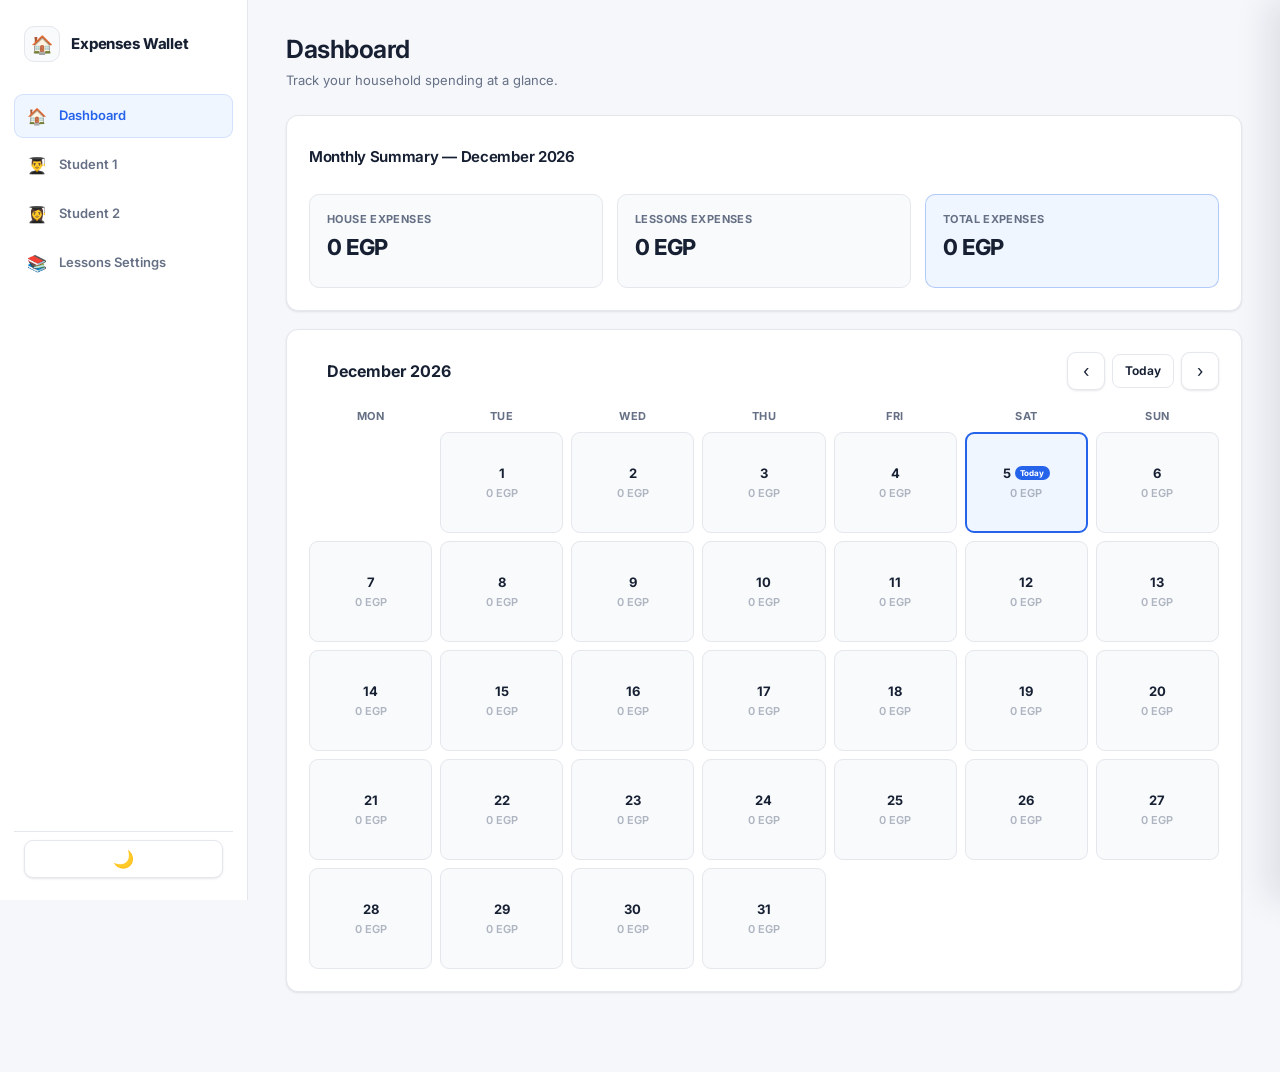
==== commit a91170d1: "third commit" ====
--- a/index.html
+++ b/index.html
@@ -14,30 +14,14 @@
   <div class="app-shell">
     <nav class="sidebar" aria-label="Main navigation">
       <div class="brand">
-        <span class="brand-mark" aria-hidden="true">H</span>
+        <span class="brand-mark">🏠</span>
         <span class="brand-name">Expenses Wallet</span>
       </div>
       <ul class="nav-list" role="list" style="list-style:none; margin:0; padding:0;">
-        <li><a class="nav-link" href="index.html">
-          <span class="nav-icon" aria-hidden="true">
-            <svg viewBox="0 0 24 24" fill="none" stroke-width="1.8" stroke-linecap="round" stroke-linejoin="round"><path d="M3 11.5 12 4l9 7.5"/><path d="M5.5 10v9a1 1 0 0 0 1 1h11a1 1 0 0 0 1-1v-9"/><path d="M9.5 20v-5.5a1 1 0 0 1 1-1h3a1 1 0 0 1 1 1V20"/></svg>
-          </span>
-          <span class="nav-label">Dashboard</span>
-        </a></li>
-        <li><a class="nav-link" href="student1.html">
-          <span class="nav-avatar" id="navStudent1Avatar" aria-hidden="true">S</span>
-          <span class="nav-label" id="navStudent1Label">Student 1</span>
-        </a></li>
-        <li><a class="nav-link" href="student2.html">
-          <span class="nav-avatar" id="navStudent2Avatar" aria-hidden="true">S</span>
-          <span class="nav-label" id="navStudent2Label">Student 2</span>
-        </a></li>
-        <li><a class="nav-link" href="lessons-settings.html">
-          <span class="nav-icon" aria-hidden="true">
-            <svg viewBox="0 0 24 24" fill="none" stroke-width="1.8" stroke-linecap="round" stroke-linejoin="round"><path d="M4 5.5A2.5 2.5 0 0 1 6.5 3H19a1 1 0 0 1 1 1v14.5a1 1 0 0 1-1 1H6.5A2.5 2.5 0 0 0 4 22"/><path d="M4 5.5v14A2.5 2.5 0 0 0 6.5 22"/><path d="M8 8h8M8 11.5h8"/></svg>
-          </span>
-          <span class="nav-label">Lessons Settings</span>
-        </a></li>
+        <li><a class="nav-link" href="index.html"><span class="nav-icon">🏠</span><span class="nav-label">Dashboard</span></a></li>
+        <li><a class="nav-link" href="student1.html"><span class="nav-icon">👨‍🎓</span><span class="nav-label" id="navStudent1Label">Student 1</span></a></li>
+        <li><a class="nav-link" href="student2.html"><span class="nav-icon">👩‍🎓</span><span class="nav-label" id="navStudent2Label">Student 2</span></a></li>
+        <li><a class="nav-link" href="lessons-settings.html"><span class="nav-icon">📚</span><span class="nav-label">Lessons Settings</span></a></li>
       </ul>
       <div class="sidebar-footer">
         <button type="button" id="themeToggle" class="icon-btn" aria-label="Switch to dark mode">🌙</button>
@@ -129,8 +113,6 @@
     document.addEventListener('DOMContentLoaded', () => {
       document.getElementById('navStudent1Label').textContent = Storage.getStudentName('student1');
       document.getElementById('navStudent2Label').textContent = Storage.getStudentName('student2');
-      document.getElementById('navStudent1Avatar').textContent = Storage.getStudentName('student1').charAt(0).toUpperCase();
-      document.getElementById('navStudent2Avatar').textContent = Storage.getStudentName('student2').charAt(0).toUpperCase();
       Expenses.init();
       Dashboard.init();
       Calendar.init();
--- a/css/style.css
+++ b/css/style.css
@@ -1,59 +1,55 @@
 /* ==========================================================================
-   Home Expenses Wallet — Design Tokens & Core Styles
+   Home Expenses Wallet — Professional UI
+   Structure and JavaScript classes are intentionally unchanged.
    ========================================================================== */
 
 :root {
-  --primary: #2563EB;
-  --primary-hover: #1D4ED8;
-  --primary-tint: rgba(37, 99, 235, 0.08);
-  --primary-tint-strong: rgba(37, 99, 235, 0.14);
-  --background: #F8FAFC;
-  --surface: #FFFFFF;
-  --surface-muted: #F1F5F9;
-  --text: #0F172A;
-  --secondary: #64748B;
-  --border: #E2E8F0;
-  --success: #16A34A;
-  --success-tint: rgba(22, 163, 74, 0.12);
-  --danger: #DC2626;
-  --danger-hover: #B91C1C;
-  --danger-tint: rgba(220, 38, 38, 0.1);
-  --warning: #D97706;
+  --primary: #2563eb;
+  --primary-hover: #1d4ed8;
+  --primary-soft: #eff6ff;
+  --background: #f5f7fb;
+  --surface: #ffffff;
+  --surface-soft: #f8fafc;
+  --text: #172033;
+  --secondary: #667085;
+  --border: #e4e7ec;
+  --border-strong: #d0d5dd;
+  --success: #16a34a;
+  --success-soft: #ecfdf3;
+  --danger: #dc2626;
+  --danger-hover: #b91c1c;
+  --danger-soft: #fef2f2;
+  --warning: #d97706;
 
   --radius-sm: 8px;
   --radius-md: 12px;
-  --radius-pill: 999px;
-  --shadow-sm: 0 2px 8px rgba(15, 23, 42, 0.06);
-
-  --space-1: 4px;
-  --space-2: 8px;
-  --space-3: 12px;
-  --space-4: 16px;
-  --space-5: 24px;
-  --space-6: 32px;
+  --radius-lg: 16px;
+  --shadow-sm: 0 1px 3px rgba(16, 24, 40, 0.06), 0 1px 2px rgba(16, 24, 40, 0.04);
+  --shadow-md: 0 8px 24px rgba(16, 24, 40, 0.08);
 
   --sidebar-width: 248px;
   --font-sans: 'Inter', -apple-system, BlinkMacSystemFont, 'Segoe UI', sans-serif;
 }
 
 [data-theme='dark'] {
-  --primary: #3B82F6;
-  --primary-hover: #60A5FA;
-  --primary-tint: rgba(59, 130, 246, 0.14);
-  --primary-tint-strong: rgba(59, 130, 246, 0.22);
-  --background: #0B1220;
-  --surface: #161F2E;
-  --surface-muted: #1C2637;
-  --text: #F1F5F9;
-  --secondary: #94A3B8;
-  --border: #29354A;
-  --success: #22C55E;
-  --success-tint: rgba(34, 197, 94, 0.14);
-  --danger: #EF4444;
-  --danger-hover: #F87171;
-  --danger-tint: rgba(239, 68, 68, 0.14);
-  --warning: #F59E0B;
-  --shadow-sm: 0 2px 10px rgba(0, 0, 0, 0.4);
+  --primary: #60a5fa;
+  --primary-hover: #93c5fd;
+  --primary-soft: #172554;
+  --background: #0f141d;
+  --surface: #171d28;
+  --surface-soft: #1c2431;
+  --text: #f2f4f7;
+  --secondary: #98a2b3;
+  --border: #293241;
+  --border-strong: #3a4658;
+  --success: #4ade80;
+  --success-soft: #10271b;
+  --danger: #f87171;
+  --danger-hover: #fca5a5;
+  --danger-soft: #301718;
+  --warning: #fbbf24;
+  --shadow-sm: 0 1px 3px rgba(0, 0, 0, 0.28), 0 1px 2px rgba(0, 0, 0, 0.2);
+  --shadow-md: 0 10px 28px rgba(0, 0, 0, 0.28);
 }
 
 * {
@@ -64,6 +60,7 @@
 body {
   margin: 0;
   padding: 0;
+  min-height: 100%;
 }
 
 body {
@@ -71,24 +68,30 @@
   background: var(--background);
   color: var(--text);
   font-size: 15px;
-  line-height: 1.6;
+  line-height: 1.5;
   -webkit-font-smoothing: antialiased;
-  font-feature-settings: 'cv11', 'ss01';
-}
-
-h1, h2, h3, h4 {
+}
+
+h1,
+h2,
+h3,
+h4 {
   margin: 0;
-  font-weight: 600;
-  letter-spacing: -0.015em;
-  line-height: 1.25;
+  font-weight: 650;
+  letter-spacing: -0.02em;
 }
 
 p {
   margin: 0;
 }
 
+button,
+input {
+  font-family: inherit;
+}
+
 button {
-  font-family: inherit;
+  -webkit-tap-highlight-color: transparent;
 }
 
 a {
@@ -105,22 +108,10 @@
 }
 
 :focus-visible {
-  outline: 2px solid var(--primary);
+  outline: 3px solid rgba(37, 99, 235, 0.22);
   outline-offset: 2px;
 }
 
-/* Money and counters read better with aligned, non-jittering digits */
-.tnum,
-.summary-value,
-.cal-day-total,
-.expense-item-amount,
-.drawer-total strong,
-.lesson-amount,
-.lesson-row-price {
-  font-variant-numeric: tabular-nums;
-  font-feature-settings: 'tnum' 1;
-}
-
 /* ---------- Layout shell ---------- */
 
 .app-shell {
@@ -129,166 +120,153 @@
 }
 
 .sidebar {
+  position: sticky;
+  top: 0;
   width: var(--sidebar-width);
+  height: 100vh;
   flex-shrink: 0;
   background: var(--surface);
   border-right: 1px solid var(--border);
-  padding: var(--space-5) var(--space-3);
-  display: flex;
-  flex-direction: column;
-  gap: var(--space-5);
+  padding: 22px 14px;
+  display: flex;
+  flex-direction: column;
+  gap: 28px;
+  z-index: 20;
 }
 
 .brand {
   display: flex;
   align-items: center;
-  gap: 10px;
-  padding: 0 var(--space-2);
+  gap: 11px;
+  padding: 4px 10px;
 }
 
 .brand-mark {
-  width: 30px;
-  height: 30px;
-  border-radius: 9px;
-  background: var(--primary);
-  color: #fff;
-  display: flex;
-  align-items: center;
-  justify-content: center;
-  font-weight: 700;
-  font-size: 14px;
+  width: 36px;
+  height: 36px;
+  display: grid;
+  place-items: center;
   flex-shrink: 0;
+  border: 1px solid var(--border);
+  border-radius: 10px;
+  background: var(--surface-soft);
+  font-size: 18px;
 }
 
 .brand-name {
   font-size: 15px;
-  font-weight: 700;
+  font-weight: 750;
   letter-spacing: -0.01em;
 }
 
 .nav-list {
   display: flex;
   flex-direction: column;
-  gap: 2px;
+  gap: 5px;
 }
 
 .nav-link {
   display: flex;
   align-items: center;
   gap: 11px;
-  padding: 10px 12px;
-  border-radius: var(--radius-sm);
-  color: var(--secondary);
-  font-size: 14px;
-  font-weight: 500;
-  transition: background-color 0.15s ease, color 0.15s ease;
+  min-height: 44px;
+  padding: 9px 11px;
+  border: 1px solid transparent;
+  border-radius: 9px;
+  color: var(--secondary);
+  font-size: 13px;
+  font-weight: 600;
 }
 
 .nav-link:hover {
-  background: var(--surface-muted);
+  background: var(--surface-soft);
+  border-color: var(--border);
   color: var(--text);
 }
 
 .nav-link-active {
-  background: var(--primary);
-  color: #fff;
+  background: var(--primary-soft);
+  border-color: rgba(37, 99, 235, 0.14);
+  color: var(--primary);
 }
 
 .nav-link-active:hover {
-  background: var(--primary-hover);
-  color: #fff;
+  background: var(--primary-soft);
+  border-color: rgba(37, 99, 235, 0.2);
+  color: var(--primary);
 }
 
 .nav-icon {
-  width: 18px;
-  height: 18px;
-  flex-shrink: 0;
-  display: flex;
-  align-items: center;
-  justify-content: center;
-  color: inherit;
-}
-
-.nav-icon svg {
-  width: 100%;
-  height: 100%;
-  stroke: currentColor;
-}
-
-.nav-avatar {
-  width: 20px;
-  height: 20px;
-  border-radius: 50%;
-  background: var(--primary-tint-strong);
-  color: var(--primary);
-  font-size: 10px;
-  font-weight: 700;
-  display: flex;
-  align-items: center;
-  justify-content: center;
-  flex-shrink: 0;
-  transition: background-color 0.15s ease, color 0.15s ease;
-}
-
-.nav-link-active .nav-avatar {
-  background: #fff;
-  color: var(--primary);
+  width: 22px;
+  text-align: center;
+  font-size: 16px;
+  line-height: 1;
+}
+
+.nav-label {
+  overflow: hidden;
+  text-overflow: ellipsis;
+  white-space: nowrap;
 }
 
 .sidebar-footer {
   margin-top: auto;
-  padding: 0 var(--space-2);
+  padding: 8px 10px 0;
+  border-top: 1px solid var(--border);
+}
+
+.sidebar-footer .icon-btn {
+  width: 100%;
+  justify-content: center;
 }
 
 .main-content {
   flex: 1;
   min-width: 0;
-  padding: var(--space-6) var(--space-6) 88px;
-  max-width: 1080px;
+  width: 100%;
+  max-width: 1240px;
+  padding: 34px 38px 80px;
+  margin: 0 auto;
 }
 
 .page-header {
   display: flex;
-  align-items: flex-end;
+  align-items: flex-start;
   justify-content: space-between;
-  margin-bottom: var(--space-5);
-  gap: var(--space-3);
-  padding-bottom: var(--space-4);
-  border-bottom: 1px solid var(--border);
+  margin-bottom: 24px;
+  gap: 16px;
 }
 
 .page-header h1 {
-  font-size: 23px;
+  font-size: 25px;
+  line-height: 1.25;
 }
 
 .page-subtitle {
   color: var(--secondary);
-  font-size: 13.5px;
-  margin-top: 4px;
+  font-size: 13px;
+  margin-top: 6px;
 }
 
 .icon-btn {
   border: 1px solid var(--border);
   background: var(--surface);
-  color: var(--secondary);
-  width: 36px;
-  height: 36px;
-  border-radius: var(--radius-sm);
-  display: flex;
+  color: var(--text);
+  width: 38px;
+  height: 38px;
+  flex-shrink: 0;
+  border-radius: 9px;
+  display: inline-flex;
   align-items: center;
   justify-content: center;
   cursor: pointer;
-  font-size: 16px;
-  transition: border-color 0.15s ease, color 0.15s ease, transform 0.1s ease;
+  font-size: 17px;
+  box-shadow: var(--shadow-sm);
 }
 
 .icon-btn:hover {
-  border-color: var(--primary);
-  color: var(--primary);
-}
-
-.icon-btn:active {
-  transform: scale(0.94);
+  border-color: var(--border-strong);
+  background: var(--surface-soft);
 }
 
 /* ---------- Cards & panels ---------- */
@@ -297,149 +275,152 @@
   background: var(--surface);
   border: 1px solid var(--border);
   border-radius: var(--radius-md);
-  padding: var(--space-5);
+  padding: 22px;
+  box-shadow: var(--shadow-sm);
 }
 
 .panel + .panel {
-  margin-top: var(--space-5);
+  margin-top: 18px;
 }
 
 .panel-header {
   display: flex;
   align-items: center;
   justify-content: space-between;
-  margin-bottom: var(--space-4);
+  min-height: 38px;
+  margin-bottom: 18px;
+  gap: 16px;
 }
 
 .panel-header h2 {
-  font-size: 15.5px;
+  font-size: 15px;
 }
 
 /* ---------- Buttons ---------- */
 
 .btn {
   border: 1px solid transparent;
-  border-radius: var(--radius-sm);
-  padding: 9px 16px;
-  font-size: 13.5px;
-  font-weight: 600;
+  border-radius: 8px;
+  min-height: 38px;
+  padding: 8px 15px;
+  font-size: 13px;
+  font-weight: 650;
   cursor: pointer;
-  transition: background-color 0.15s ease, border-color 0.15s ease,
-    color 0.15s ease, transform 0.1s ease;
-}
-
-.btn:active {
-  transform: scale(0.97);
+}
+
+.btn:hover {
+  filter: brightness(0.98);
 }
 
 .btn-small {
+  min-height: 34px;
   padding: 6px 12px;
-  font-size: 12.5px;
+  font-size: 12px;
 }
 
 .btn-primary {
   background: var(--primary);
   color: #fff;
+  border-color: var(--primary);
 }
 
 .btn-primary:hover {
   background: var(--primary-hover);
+  border-color: var(--primary-hover);
 }
 
 .btn-ghost {
-  background: transparent;
+  background: var(--surface);
   border-color: var(--border);
   color: var(--text);
 }
 
 .btn-ghost:hover {
-  border-color: var(--secondary);
-  background: var(--surface-muted);
+  border-color: var(--border-strong);
+  background: var(--surface-soft);
 }
 
 .btn-danger {
   background: var(--danger);
   color: #fff;
+  border-color: var(--danger);
 }
 
 .btn-danger:hover {
   background: var(--danger-hover);
+  border-color: var(--danger-hover);
 }
 
 .link-btn {
   background: none;
   border: none;
   color: var(--primary);
-  font-size: 12.5px;
-  font-weight: 600;
+  font-size: 12px;
+  font-weight: 650;
   cursor: pointer;
   padding: 4px 6px;
-  border-radius: 6px;
-  transition: background-color 0.15s ease;
 }
 
 .link-btn:hover {
-  background: var(--primary-tint);
+  text-decoration: underline;
 }
 
 .link-btn-danger {
   color: var(--danger);
 }
 
-.link-btn-danger:hover {
-  background: var(--danger-tint);
-}
-
 /* ---------- Calendar ---------- */
 
 .calendar-nav {
   display: flex;
   align-items: center;
-  gap: 10px;
+  gap: 7px;
 }
 
 .calendar-month-label {
-  font-size: 15.5px;
-  font-weight: 600;
-  min-width: 150px;
+  font-size: 16px;
+  font-weight: 700;
+  min-width: 160px;
   text-align: center;
 }
 
 .calendar-weekdays {
   display: grid;
   grid-template-columns: repeat(7, 1fr);
-  gap: var(--space-2);
-  margin-bottom: var(--space-2);
+  gap: 8px;
+  margin-bottom: 8px;
 }
 
 .calendar-weekdays span {
   text-align: center;
-  font-size: 11.5px;
-  font-weight: 600;
-  color: var(--secondary);
+  font-size: 11px;
+  font-weight: 700;
+  color: var(--secondary);
+  text-transform: uppercase;
+  letter-spacing: 0.04em;
 }
 
 .calendar-grid {
   display: grid;
-  grid-template-columns: repeat(7, 1fr);
-  gap: var(--space-2);
+  grid-template-columns: repeat(7, minmax(0, 1fr));
+  gap: 8px;
 }
 
 .cal-cell {
-  aspect-ratio: 1 / 1;
-  border: 1px solid var(--border);
-  background: var(--background);
-  border-radius: var(--radius-sm);
+  position: relative;
+  aspect-ratio: 1 / 0.82;
+  min-height: 72px;
+  border: 1px solid var(--border);
+  background: var(--surface-soft);
+  border-radius: 9px;
   display: flex;
   flex-direction: column;
   align-items: center;
   justify-content: center;
   gap: 5px;
   cursor: pointer;
-  padding: 6px 4px;
+  padding: 8px 5px;
   color: var(--text);
-  min-height: 66px;
-  transition: border-color 0.15s ease, background-color 0.15s ease;
 }
 
 .cal-cell:hover {
@@ -448,83 +429,85 @@
 }
 
 .cal-cell-empty {
-  border: none;
+  border-color: transparent;
   background: transparent;
   cursor: default;
 }
 
-.cal-cell-weekend {
-  background: var(--surface-muted);
-}
-
 .cal-cell-today {
   border-color: var(--primary);
-  border-width: 1.5px;
-  background: var(--primary-tint);
+  border-width: 2px;
+  background: var(--primary-soft);
 }
 
 .cal-day-number {
-  font-size: 12.5px;
-  font-weight: 600;
+  font-size: 13px;
+  font-weight: 700;
   display: flex;
   align-items: center;
   gap: 4px;
 }
 
 .cal-today-tag {
-  font-size: 8.5px;
-  font-weight: 700;
+  font-size: 8px;
+  font-weight: 750;
   background: var(--primary);
   color: #fff;
-  padding: 1px 5px;
-  border-radius: var(--radius-pill);
+  padding: 2px 5px;
+  border-radius: 999px;
   letter-spacing: 0.02em;
 }
 
 .cal-day-total {
-  font-size: 11.5px;
-  color: var(--text);
+  font-size: 11px;
+  color: var(--secondary);
   font-weight: 600;
+  max-width: 100%;
+  overflow: hidden;
+  text-overflow: ellipsis;
+  white-space: nowrap;
 }
 
 .cal-day-total-zero {
-  color: var(--secondary);
-  font-weight: 500;
-  opacity: 0.7;
+  opacity: 0.5;
 }
 
 /* ---------- Monthly summary ---------- */
 
 .summary-grid {
   display: grid;
-  grid-template-columns: repeat(3, 1fr);
-  gap: var(--space-4);
+  grid-template-columns: repeat(3, minmax(0, 1fr));
+  gap: 14px;
 }
 
 .summary-item {
-  border: 1px solid var(--border);
-  border-radius: var(--radius-sm);
-  padding: var(--space-4);
-  background: var(--background);
+  min-height: 94px;
+  border: 1px solid var(--border);
+  border-radius: 10px;
+  padding: 16px 17px;
+  background: var(--surface-soft);
 }
 
 .summary-item-total {
-  border-color: var(--primary);
-  background: var(--primary-tint);
+  border-color: rgba(37, 99, 235, 0.3);
+  background: var(--primary-soft);
 }
 
 .summary-label {
-  font-size: 12.5px;
-  color: var(--secondary);
-  font-weight: 600;
+  font-size: 11px;
+  color: var(--secondary);
+  font-weight: 700;
   display: block;
-  margin-bottom: 8px;
+  margin-bottom: 7px;
+  text-transform: uppercase;
+  letter-spacing: 0.035em;
 }
 
 .summary-value {
-  font-size: 21px;
-  font-weight: 700;
-  letter-spacing: -0.01em;
+  font-size: 22px;
+  line-height: 1.2;
+  font-weight: 750;
+  letter-spacing: -0.02em;
 }
 
 /* ---------- Drawer ---------- */
@@ -532,10 +515,10 @@
 .drawer-overlay {
   position: fixed;
   inset: 0;
-  background: rgba(15, 23, 42, 0.44);
+  background: rgba(15, 23, 42, 0.45);
   opacity: 0;
   pointer-events: none;
-  transition: opacity 0.2s ease;
+  transition: opacity 0.18s ease;
   z-index: 40;
 }
 
@@ -549,17 +532,18 @@
   top: 0;
   right: 0;
   bottom: 0;
-  width: 420px;
+  width: 440px;
   max-width: 100%;
   background: var(--surface);
   border-left: 1px solid var(--border);
   transform: translateX(100%);
-  transition: transform 0.25s ease;
+  transition: transform 0.2s ease;
   z-index: 50;
   display: flex;
   flex-direction: column;
-  padding: var(--space-5);
+  padding: 24px;
   overflow-y: auto;
+  box-shadow: -12px 0 32px rgba(16, 24, 40, 0.1);
 }
 
 .drawer.is-open {
@@ -570,20 +554,19 @@
   display: flex;
   align-items: center;
   justify-content: space-between;
-  margin-bottom: var(--space-4);
-  padding-bottom: var(--space-4);
-  border-bottom: 1px solid var(--border);
+  gap: 12px;
+  margin-bottom: 18px;
 }
 
 .drawer-header h2 {
-  font-size: 16.5px;
+  font-size: 18px;
 }
 
 .drawer-list {
   display: flex;
   flex-direction: column;
-  gap: var(--space-2);
-  margin-bottom: var(--space-3);
+  gap: 8px;
+  margin-bottom: 14px;
   flex: 1;
 }
 
@@ -591,27 +574,34 @@
   display: flex;
   align-items: center;
   justify-content: space-between;
-  border: 1px solid var(--border);
-  border-radius: var(--radius-sm);
-  padding: 10px 12px;
-  gap: var(--space-2);
+  gap: 14px;
+  border: 1px solid var(--border);
+  border-radius: 9px;
+  padding: 12px 13px;
+  background: var(--surface-soft);
+}
+
+.expense-item:hover {
+  border-color: var(--border-strong);
 }
 
 .expense-item-info {
+  min-width: 0;
   display: flex;
   flex-direction: column;
   gap: 3px;
-  min-width: 0;
 }
 
 .expense-item-title {
+  font-weight: 650;
+  font-size: 13px;
+  overflow-wrap: anywhere;
+}
+
+.expense-item-amount {
+  font-size: 12px;
+  color: var(--secondary);
   font-weight: 600;
-  font-size: 13.5px;
-}
-
-.expense-item-amount {
-  font-size: 12.5px;
-  color: var(--secondary);
 }
 
 .expense-item-actions {
@@ -622,12 +612,12 @@
 
 .lesson-tag {
   display: inline-block;
-  font-size: 10px;
-  font-weight: 700;
+  font-size: 9px;
+  font-weight: 750;
   color: var(--primary);
-  background: var(--primary-tint);
-  border-radius: var(--radius-pill);
-  padding: 1px 7px;
+  border: 1px solid var(--primary);
+  border-radius: 999px;
+  padding: 2px 6px;
   margin-left: 6px;
   vertical-align: middle;
 }
@@ -635,27 +625,29 @@
 .expense-item-note {
   font-size: 11px;
   color: var(--secondary);
+  font-style: italic;
 }
 
 .drawer-total {
   display: flex;
   align-items: center;
   justify-content: space-between;
-  padding: var(--space-3) 0;
+  padding: 14px 2px;
   border-top: 1px solid var(--border);
   border-bottom: 1px solid var(--border);
-  margin-bottom: var(--space-4);
-  font-size: 14.5px;
+  margin-bottom: 18px;
+  font-size: 14px;
+  font-weight: 600;
 }
 
 .drawer-total strong {
-  font-size: 17px;
+  font-size: 18px;
 }
 
 .expense-form {
   display: flex;
   flex-direction: column;
-  gap: var(--space-3);
+  gap: 13px;
 }
 
 .form-row {
@@ -665,80 +657,73 @@
 }
 
 .form-row label {
-  font-size: 12.5px;
-  font-weight: 600;
+  font-size: 12px;
+  font-weight: 700;
   color: var(--secondary);
 }
 
 .form-row input {
-  border: 1px solid var(--border);
-  border-radius: var(--radius-sm);
-  padding: 10px 12px;
-  font-size: 14px;
-  background: var(--background);
+  width: 100%;
+  min-height: 42px;
+  border: 1px solid var(--border);
+  border-radius: 8px;
+  padding: 9px 11px;
+  font-size: 13px;
+  background: var(--surface);
   color: var(--text);
-  transition: border-color 0.15s ease;
+}
+
+.form-row input::placeholder {
+  color: var(--secondary);
+  opacity: 0.7;
+}
+
+.form-row input:hover {
+  border-color: var(--border-strong);
 }
 
 .form-row input:focus {
+  outline: none;
   border-color: var(--primary);
+  box-shadow: 0 0 0 3px rgba(37, 99, 235, 0.1);
 }
 
 .input-error {
   border-color: var(--danger) !important;
+  box-shadow: 0 0 0 3px rgba(220, 38, 38, 0.08) !important;
 }
 
 .field-error {
   color: var(--danger);
-  font-size: 11.5px;
+  font-size: 11px;
   min-height: 14px;
 }
 
 .form-actions {
   display: flex;
-  gap: var(--space-2);
+  gap: 8px;
   justify-content: flex-end;
+  padding-top: 2px;
 }
 
 /* ---------- Empty states ---------- */
 
 .empty-state {
   text-align: center;
-  padding: 36px 12px;
-  color: var(--secondary);
-}
-
-.empty-icon {
-  width: 34px;
-  height: 34px;
-  margin: 0 auto 12px;
-  color: var(--secondary);
-  opacity: 0.55;
-}
-
-.empty-icon svg {
-  width: 100%;
-  height: 100%;
-  stroke: currentColor;
+  padding: 34px 12px;
+  color: var(--secondary);
 }
 
 .empty-state p {
   margin-bottom: 4px;
-  font-size: 13.5px;
 }
 
 .empty-state-sub {
-  font-size: 12.5px;
+  font-size: 12px;
 }
 
 .empty-state-compact {
   padding: 18px 8px;
-}
-
-.empty-state-compact .empty-icon {
-  width: 26px;
-  height: 26px;
-  margin-bottom: 8px;
 }
 
 /* ---------- Toasts ---------- */
@@ -750,21 +735,22 @@
   transform: translateX(-50%);
   display: flex;
   flex-direction: column;
-  gap: var(--space-2);
+  gap: 8px;
   z-index: 100;
+  width: max-content;
+  max-width: calc(100vw - 32px);
 }
 
 .toast {
   background: var(--text);
   color: var(--surface);
-  padding: 10px 18px;
-  border-radius: var(--radius-sm);
-  font-size: 13px;
-  font-weight: 500;
+  padding: 10px 16px;
+  border-radius: 8px;
+  font-size: 12px;
   opacity: 0;
-  transform: translateY(8px);
-  transition: opacity 0.2s ease, transform 0.2s ease;
-  box-shadow: var(--shadow-sm);
+  transform: translateY(6px);
+  transition: opacity 0.16s ease, transform 0.16s ease;
+  box-shadow: var(--shadow-md);
 }
 
 .toast-show {
@@ -772,136 +758,116 @@
   transform: translateY(0);
 }
 
-/* ---------- Confirm / prompt dialog ---------- */
-
-@keyframes overlayFade {
-  from { opacity: 0; }
-  to { opacity: 1; }
-}
-
-@keyframes boxPopIn {
-  from { opacity: 0; transform: translateY(6px) scale(0.98); }
-  to { opacity: 1; transform: translateY(0) scale(1); }
-}
+/* ---------- Confirm dialog ---------- */
 
 .confirm-overlay {
   position: fixed;
   inset: 0;
-  background: rgba(15, 23, 42, 0.44);
+  background: rgba(15, 23, 42, 0.45);
   display: flex;
   align-items: center;
   justify-content: center;
   z-index: 60;
-  padding: var(--space-4);
-  animation: overlayFade 0.15s ease;
+  padding: 16px;
 }
 
 .confirm-box {
   background: var(--surface);
   border: 1px solid var(--border);
   border-radius: var(--radius-md);
-  padding: var(--space-5);
-  max-width: 360px;
+  padding: 22px;
+  max-width: 380px;
   width: 100%;
-  box-shadow: var(--shadow-sm);
-  animation: boxPopIn 0.18s ease;
+  box-shadow: var(--shadow-md);
 }
 
 .confirm-message {
-  font-size: 14px;
-  margin-bottom: var(--space-4);
+  font-size: 13px;
+  margin-bottom: 18px;
 }
 
 .confirm-actions {
   display: flex;
   justify-content: flex-end;
-  gap: var(--space-2);
+  gap: 8px;
 }
 
 /* ---------- Student page: lessons table ---------- */
 
 .student-month-nav {
-  display: flex;
-  align-items: center;
-  gap: var(--space-3);
-  margin-bottom: var(--space-4);
+  margin-bottom: 16px;
 }
 
 .lessons-table {
   display: flex;
   flex-direction: column;
-  gap: var(--space-2);
+  gap: 7px;
 }
 
 .lessons-table-head,
 .lessons-table-row {
   display: grid;
-  grid-template-columns: 1.4fr 1fr 1fr auto;
-  align-items: center;
-  gap: var(--space-3);
-  padding: 12px;
+  grid-template-columns: minmax(150px, 1.4fr) minmax(110px, 1fr) minmax(110px, 1fr) auto;
+  align-items: center;
+  gap: 14px;
+  padding: 11px 14px;
 }
 
 .lessons-table-head {
-  font-size: 11.5px;
-  font-weight: 600;
-  color: var(--secondary);
-  padding-left: 12px;
+  font-size: 10px;
+  font-weight: 750;
+  color: var(--secondary);
+  text-transform: uppercase;
+  letter-spacing: 0.04em;
 }
 
 .lessons-table-row {
-  border: 1px solid var(--border);
-  border-radius: var(--radius-sm);
-  transition: border-color 0.15s ease;
+  min-height: 52px;
+  border: 1px solid var(--border);
+  border-radius: 9px;
+  background: var(--surface-soft);
 }
 
 .lessons-table-row:hover {
-  border-color: var(--secondary);
+  border-color: var(--border-strong);
+  background: var(--surface);
 }
 
 .lesson-name {
-  font-weight: 600;
-  font-size: 13.5px;
+  font-weight: 650;
+  font-size: 13px;
+}
+
+.lesson-status {
+  font-size: 12px;
+  font-weight: 700;
 }
 
 .lesson-status-wrap {
   display: flex;
   flex-direction: column;
-  gap: 3px;
-  align-items: flex-start;
-}
-
-.lesson-status {
-  display: inline-flex;
-  align-items: center;
-  gap: 4px;
-  font-size: 11.5px;
-  font-weight: 700;
-  padding: 3px 10px;
-  border-radius: var(--radius-pill);
+  gap: 2px;
+}
+
+.lesson-paid-date {
+  font-size: 10px;
+  color: var(--secondary);
 }
 
 .status-paid {
-  background: var(--success-tint);
   color: var(--success);
 }
 
 .status-unpaid {
-  background: var(--danger-tint);
   color: var(--danger);
 }
 
-.lesson-paid-date {
-  font-size: 10.5px;
-  color: var(--secondary);
-}
-
 .student-total-bar {
   display: flex;
   align-items: center;
   justify-content: space-between;
-  margin-top: var(--space-4);
-  padding-top: var(--space-4);
+  margin-top: 18px;
+  padding: 16px 4px 0;
   border-top: 1px solid var(--border);
 }
 
@@ -910,56 +876,52 @@
 .student-name-row {
   display: flex;
   align-items: center;
-  gap: var(--space-3);
-  margin-bottom: var(--space-3);
+  gap: 12px;
+  margin-bottom: 12px;
 }
 
 .student-name-row label {
   width: 100px;
-  font-size: 12.5px;
-  font-weight: 600;
-  color: var(--secondary);
   flex-shrink: 0;
+  font-size: 12px;
+  font-weight: 700;
+  color: var(--secondary);
 }
 
 .student-name-row input {
   flex: 1;
-  border: 1px solid var(--border);
-  border-radius: var(--radius-sm);
-  padding: 9px 12px;
-  font-size: 14px;
-  background: var(--background);
+  min-height: 40px;
+  border: 1px solid var(--border);
+  border-radius: 8px;
+  padding: 8px 11px;
+  font-size: 13px;
+  background: var(--surface);
   color: var(--text);
-  transition: border-color 0.15s ease;
-}
-
-.student-name-row input:focus {
-  border-color: var(--primary);
 }
 
 .lessons-panel-grid {
   display: grid;
-  grid-template-columns: repeat(2, 1fr);
-  gap: var(--space-4);
+  grid-template-columns: repeat(2, minmax(0, 1fr));
+  gap: 16px;
 }
 
 .lesson-card {
   border: 1px solid var(--border);
   border-radius: var(--radius-md);
-  padding: var(--space-4);
-  background: var(--background);
+  padding: 17px;
+  background: var(--surface-soft);
 }
 
 .lesson-card-title {
-  font-size: 14.5px;
-  margin-bottom: var(--space-3);
+  font-size: 14px;
+  margin-bottom: 13px;
 }
 
 .lesson-rows {
   display: flex;
   flex-direction: column;
-  gap: var(--space-2);
-  margin-bottom: var(--space-3);
+  gap: 7px;
+  margin-bottom: 13px;
 }
 
 .lesson-row,
@@ -969,20 +931,26 @@
   gap: 10px;
   background: var(--surface);
   border: 1px solid var(--border);
-  border-radius: var(--radius-sm);
-  padding: 8px 10px;
+  border-radius: 8px;
+  padding: 9px 10px;
+}
+
+.lesson-row:hover {
+  border-color: var(--border-strong);
 }
 
 .lesson-row-name {
   flex: 1;
-  font-weight: 600;
-  font-size: 13px;
+  min-width: 0;
+  font-weight: 650;
+  font-size: 12px;
 }
 
 .lesson-row-price {
-  font-size: 13px;
+  font-size: 12px;
   color: var(--secondary);
   width: 90px;
+  text-align: right;
 }
 
 .lesson-row-actions {
@@ -996,10 +964,11 @@
 }
 
 .lesson-row-editing input {
-  border: 1px solid var(--border);
-  border-radius: var(--radius-sm);
+  min-height: 34px;
+  border: 1px solid var(--border);
+  border-radius: 7px;
   padding: 6px 8px;
-  font-size: 13px;
+  font-size: 12px;
   background: var(--surface);
   color: var(--text);
 }
@@ -1010,21 +979,17 @@
 
 .add-lesson-form {
   display: flex;
-  gap: var(--space-2);
+  gap: 8px;
 }
 
 .add-lesson-form input {
-  border: 1px solid var(--border);
-  border-radius: var(--radius-sm);
+  min-height: 38px;
+  border: 1px solid var(--border);
+  border-radius: 8px;
   padding: 8px 10px;
-  font-size: 13px;
+  font-size: 12px;
   background: var(--surface);
   color: var(--text);
-  transition: border-color 0.15s ease;
-}
-
-.add-lesson-form input:focus {
-  border-color: var(--primary);
 }
 
 .new-lesson-name {
@@ -1038,3 +1003,13 @@
 .add-lesson-error {
   margin-top: 6px;
 }
+
+/* ---------- Reduced motion ---------- */
+
+@media (prefers-reduced-motion: reduce) {
+  .drawer,
+  .drawer-overlay,
+  .toast {
+    transition: none;
+  }
+}
--- a/css/responsive.css
+++ b/css/responsive.css
@@ -2,16 +2,29 @@
    Responsive adjustments — tablet & mobile
    ========================================================================== */
 
-@media (max-width: 1024px) {
+@media (max-width: 1100px) {
+  .main-content {
+    padding-left: 28px;
+    padding-right: 28px;
+  }
+
   .lessons-panel-grid {
     grid-template-columns: 1fr;
   }
 }
 
 @media (max-width: 900px) {
+  .sidebar {
+    width: 220px;
+  }
+
   .summary-grid {
     grid-template-columns: 1fr;
-    gap: 12px;
+    gap: 10px;
+  }
+
+  .summary-item {
+    min-height: auto;
   }
 }
 
@@ -27,14 +40,15 @@
     right: 0;
     top: auto;
     width: 100%;
+    height: auto;
     flex-direction: row;
     align-items: center;
     justify-content: space-between;
-    padding: 8px 10px;
+    padding: 7px 10px;
     border-right: none;
     border-top: 1px solid var(--border);
     z-index: 30;
-    gap: 0;
+    gap: 6px;
   }
 
   .brand {
@@ -45,52 +59,68 @@
     flex-direction: row;
     flex: 1;
     justify-content: space-around;
-    gap: 0;
+    gap: 2px;
   }
 
   .nav-link {
     flex-direction: column;
+    justify-content: center;
     gap: 3px;
-    font-size: 10.5px;
-    padding: 6px 8px;
+    min-height: 50px;
+    padding: 5px 8px;
     text-align: center;
+    border-radius: 8px;
+    font-size: 10px;
   }
 
   .nav-icon {
-    width: 20px;
-    height: 20px;
-  }
-
-  .nav-avatar {
-    width: 22px;
-    height: 22px;
-    font-size: 11px;
+    font-size: 15px;
   }
 
   .nav-label {
-    white-space: nowrap;
+    max-width: 88px;
   }
 
   .sidebar-footer {
     margin-top: 0;
+    padding: 0;
+    border-top: 0;
+  }
+
+  .sidebar-footer .icon-btn {
+    width: 38px;
   }
 
   .main-content {
-    padding: 20px 16px 90px;
+    padding: 22px 16px 88px;
     max-width: 100%;
   }
 
   .page-header {
-    flex-wrap: wrap;
+    margin-bottom: 18px;
+  }
+
+  .page-header h1 {
+    font-size: 21px;
+  }
+
+  .panel {
+    padding: 17px;
+  }
+
+  .calendar-weekdays,
+  .calendar-grid {
+    gap: 5px;
   }
 
   .calendar-weekdays span {
-    font-size: 11px;
+    font-size: 10px;
   }
 
   .cal-cell {
-    min-height: 56px;
-    padding: 4px 2px;
+    min-height: 58px;
+    aspect-ratio: 1 / 0.9;
+    padding: 5px 2px;
   }
 
   .cal-day-number {
@@ -98,21 +128,27 @@
   }
 
   .cal-day-total {
-    font-size: 10px;
+    font-size: 9px;
   }
 
   .cal-today-tag {
     display: none;
   }
 
+  .calendar-month-label {
+    min-width: 130px;
+    font-size: 14px;
+  }
+
   .drawer {
     width: 100%;
+    padding: 20px 17px;
   }
 
   .lessons-table-head,
   .lessons-table-row {
     grid-template-columns: 1fr;
-    gap: 4px;
+    gap: 7px;
   }
 
   .lessons-table-head {
@@ -121,6 +157,7 @@
 
   .lessons-table-row {
     align-items: flex-start;
+    padding: 13px;
   }
 
   .lesson-row-actions {
@@ -133,8 +170,8 @@
 
   .student-name-row {
     flex-direction: column;
-    align-items: flex-start;
-    gap: 4px;
+    align-items: stretch;
+    gap: 6px;
   }
 
   .student-name-row label {
@@ -147,20 +184,65 @@
 }
 
 @media (max-width: 480px) {
-  .calendar-grid,
-  .calendar-weekdays {
+  .main-content {
+    padding-left: 12px;
+    padding-right: 12px;
+  }
+
+  .panel {
+    padding: 14px;
+    border-radius: 10px;
+  }
+
+  .panel-header {
+    gap: 8px;
+    margin-bottom: 14px;
+  }
+
+  .calendar-nav {
     gap: 4px;
+  }
+
+  .calendar-month-label {
+    min-width: 0;
+    font-size: 13px;
+  }
+
+  .calendar-weekdays,
+  .calendar-grid {
+    gap: 3px;
   }
 
   .cal-cell {
     min-height: 48px;
+    border-radius: 7px;
+  }
+
+  .cal-day-number {
+    font-size: 11px;
   }
 
   .summary-value {
-    font-size: 18px;
+    font-size: 19px;
   }
 
   .page-header h1 {
     font-size: 19px;
   }
-}
+
+  .page-subtitle {
+    font-size: 12px;
+  }
+
+  .drawer-total strong {
+    font-size: 16px;
+  }
+
+  .form-actions {
+    flex-direction: column-reverse;
+  }
+
+  .form-actions .btn {
+    width: 100%;
+  }
+}
